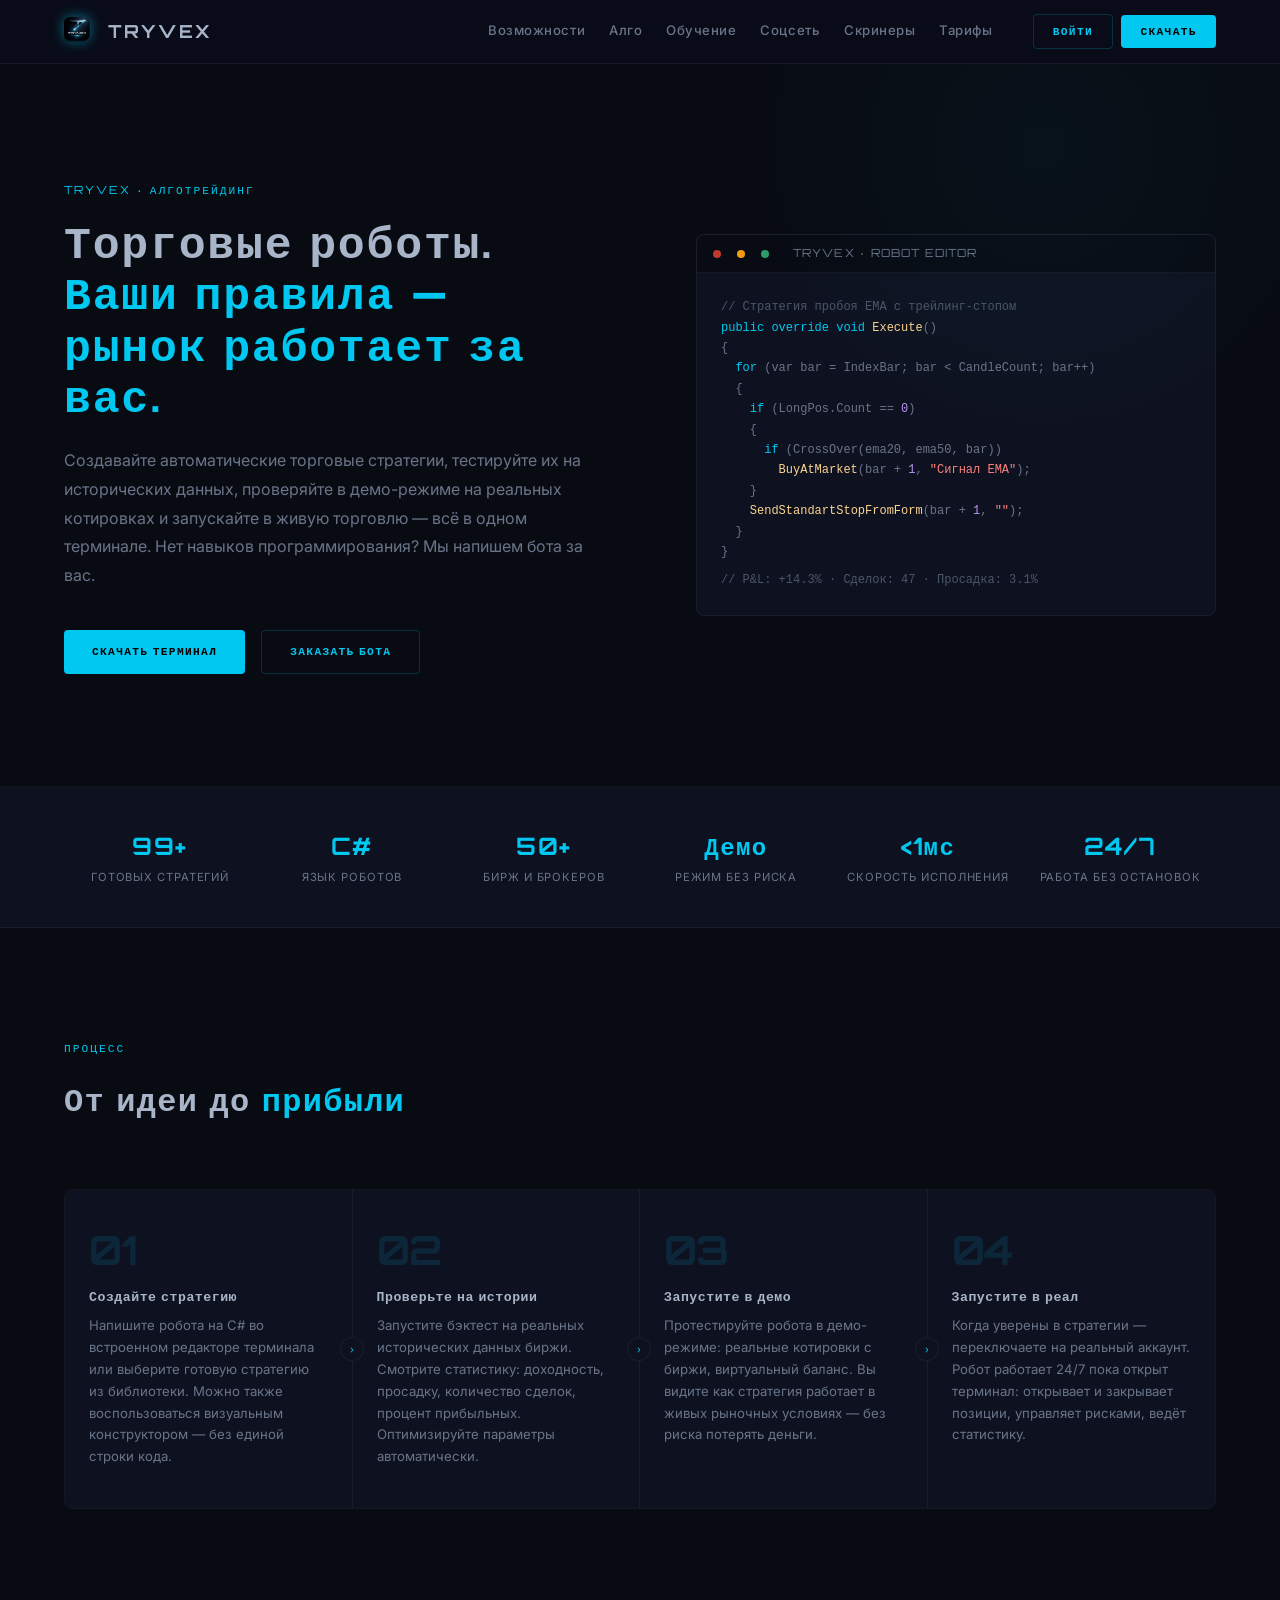
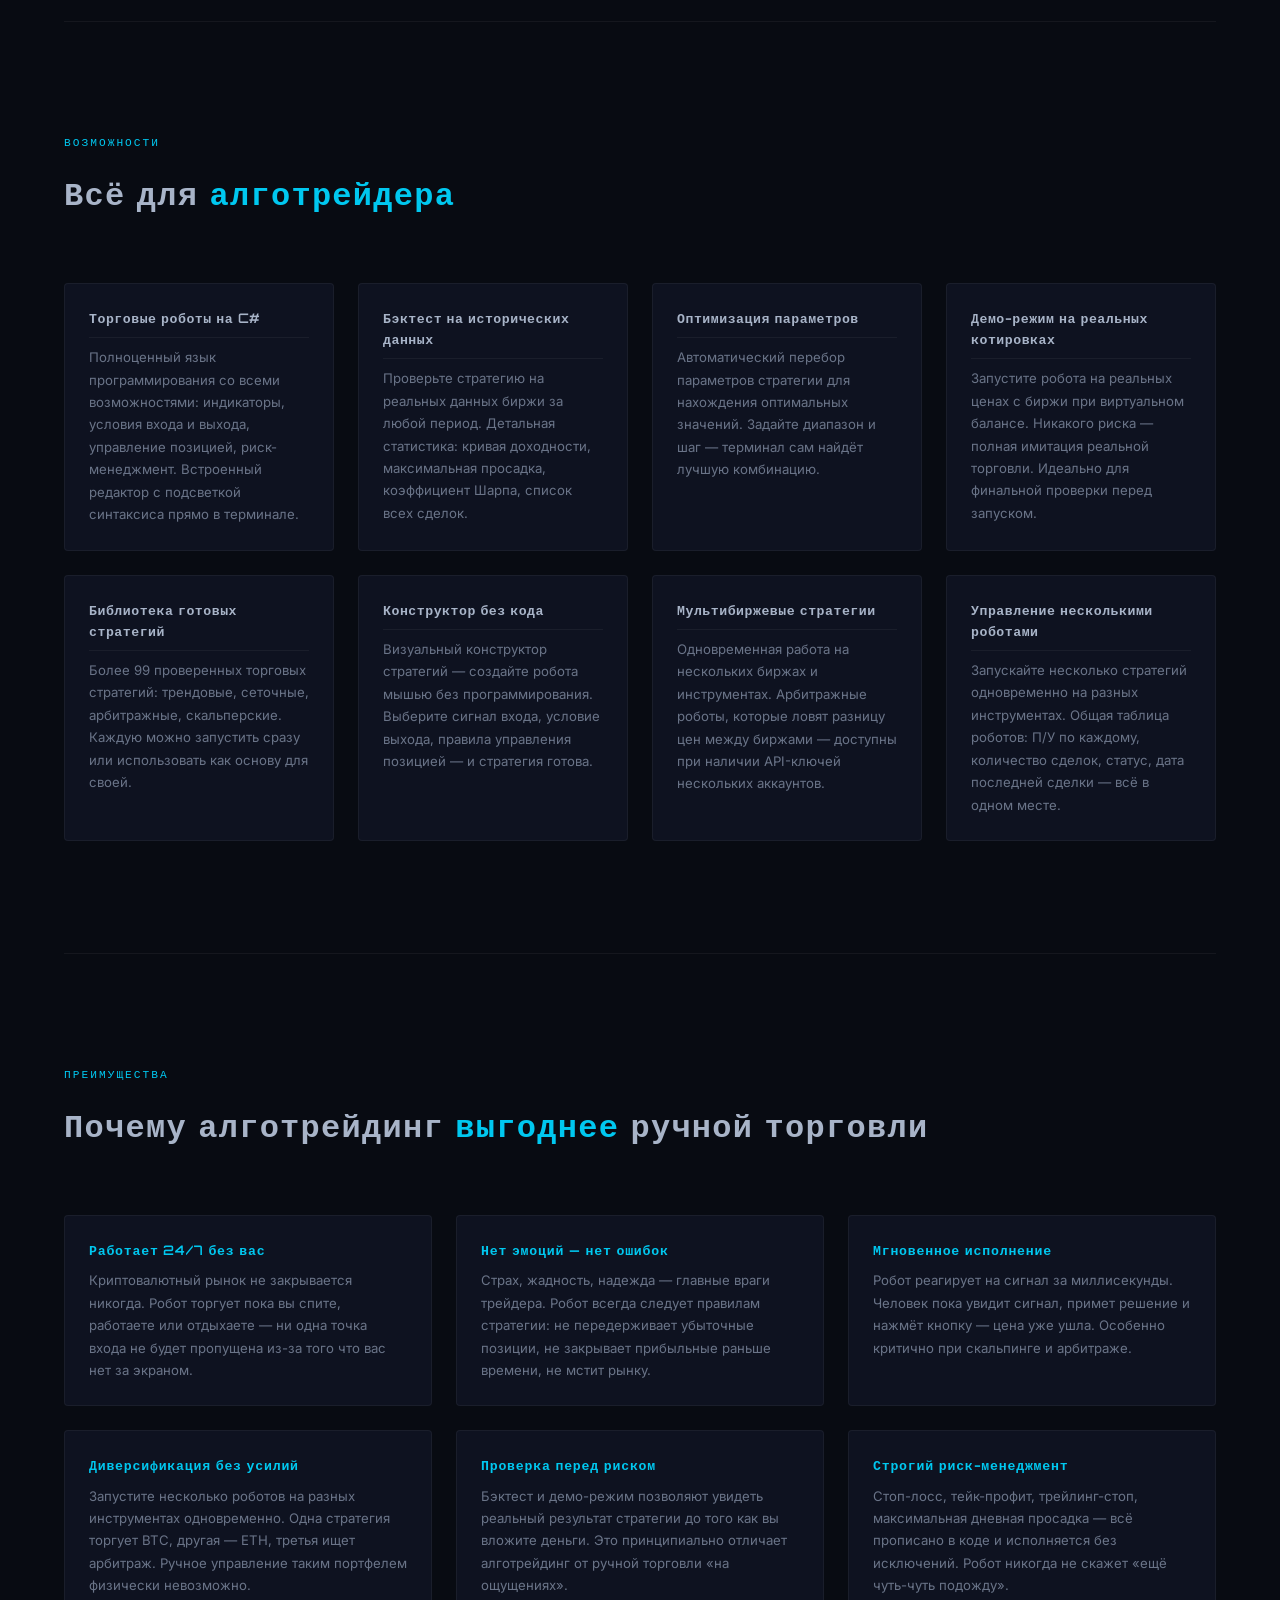
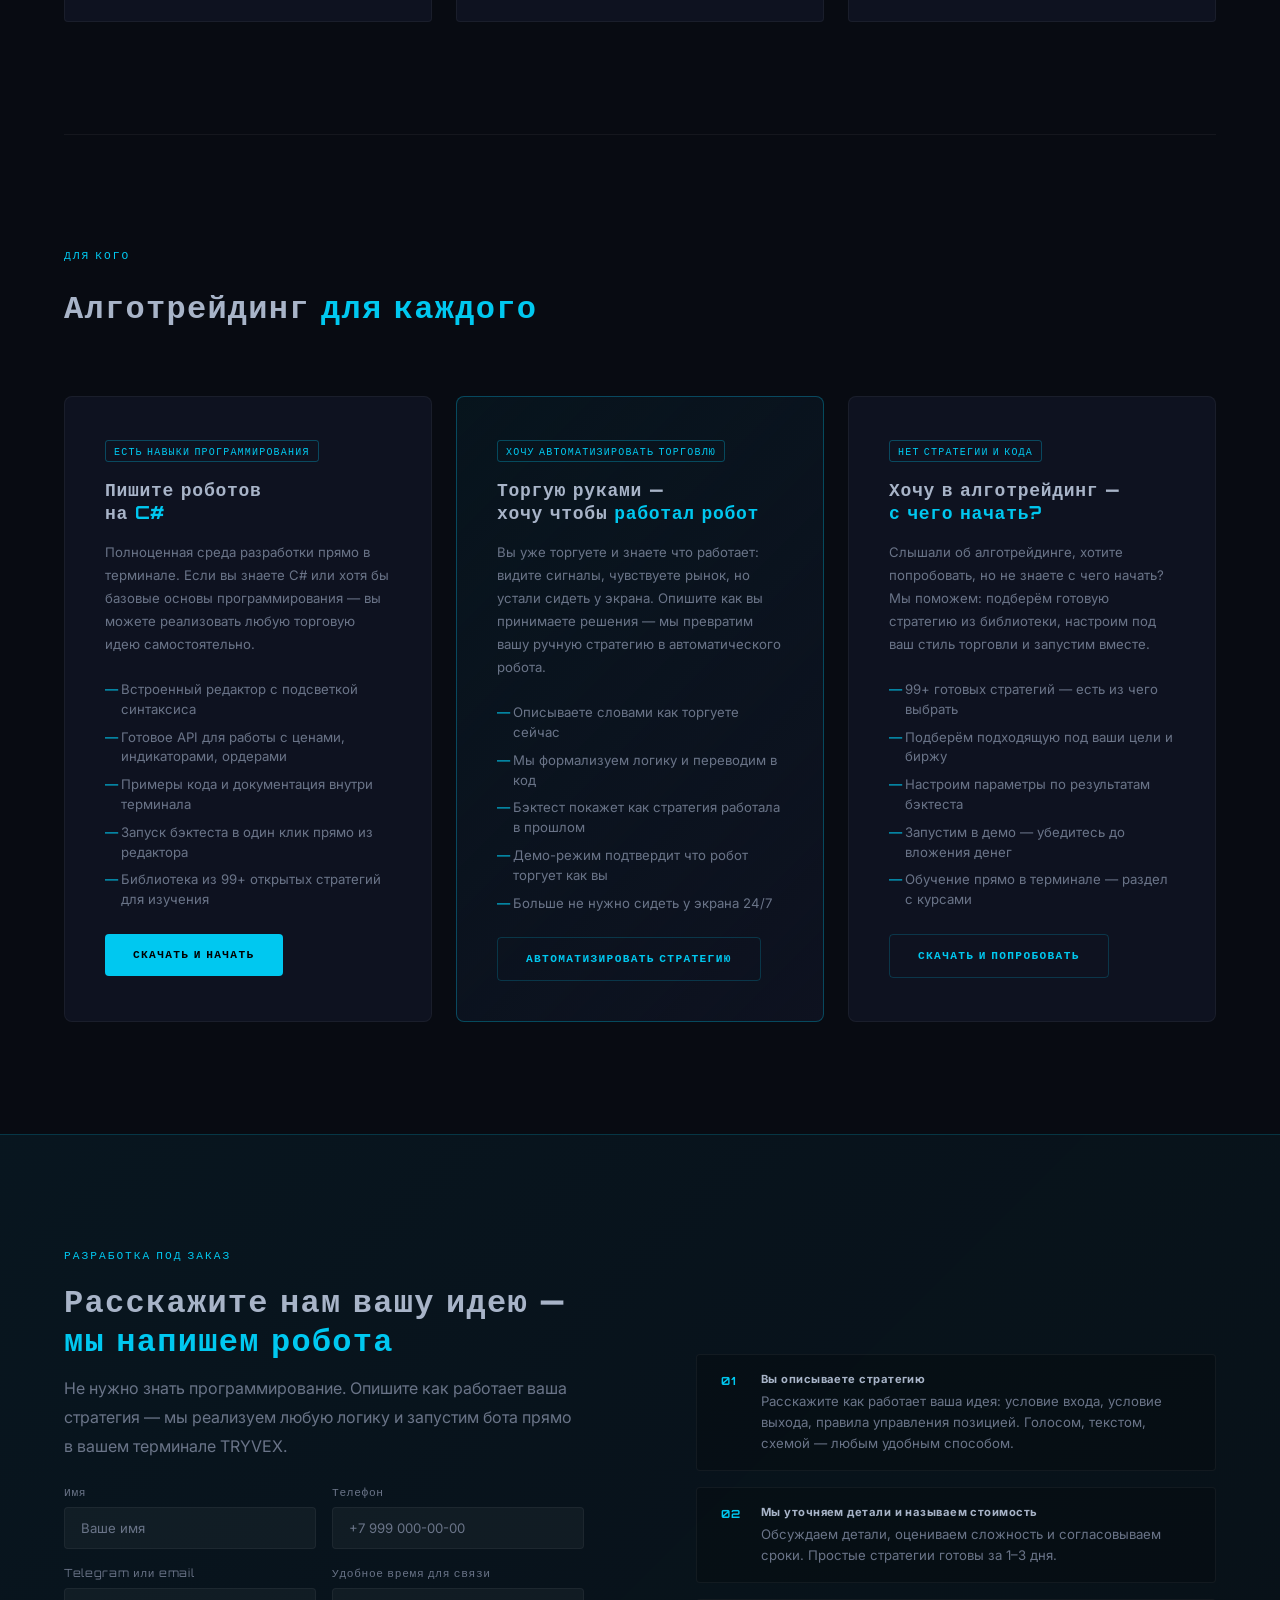
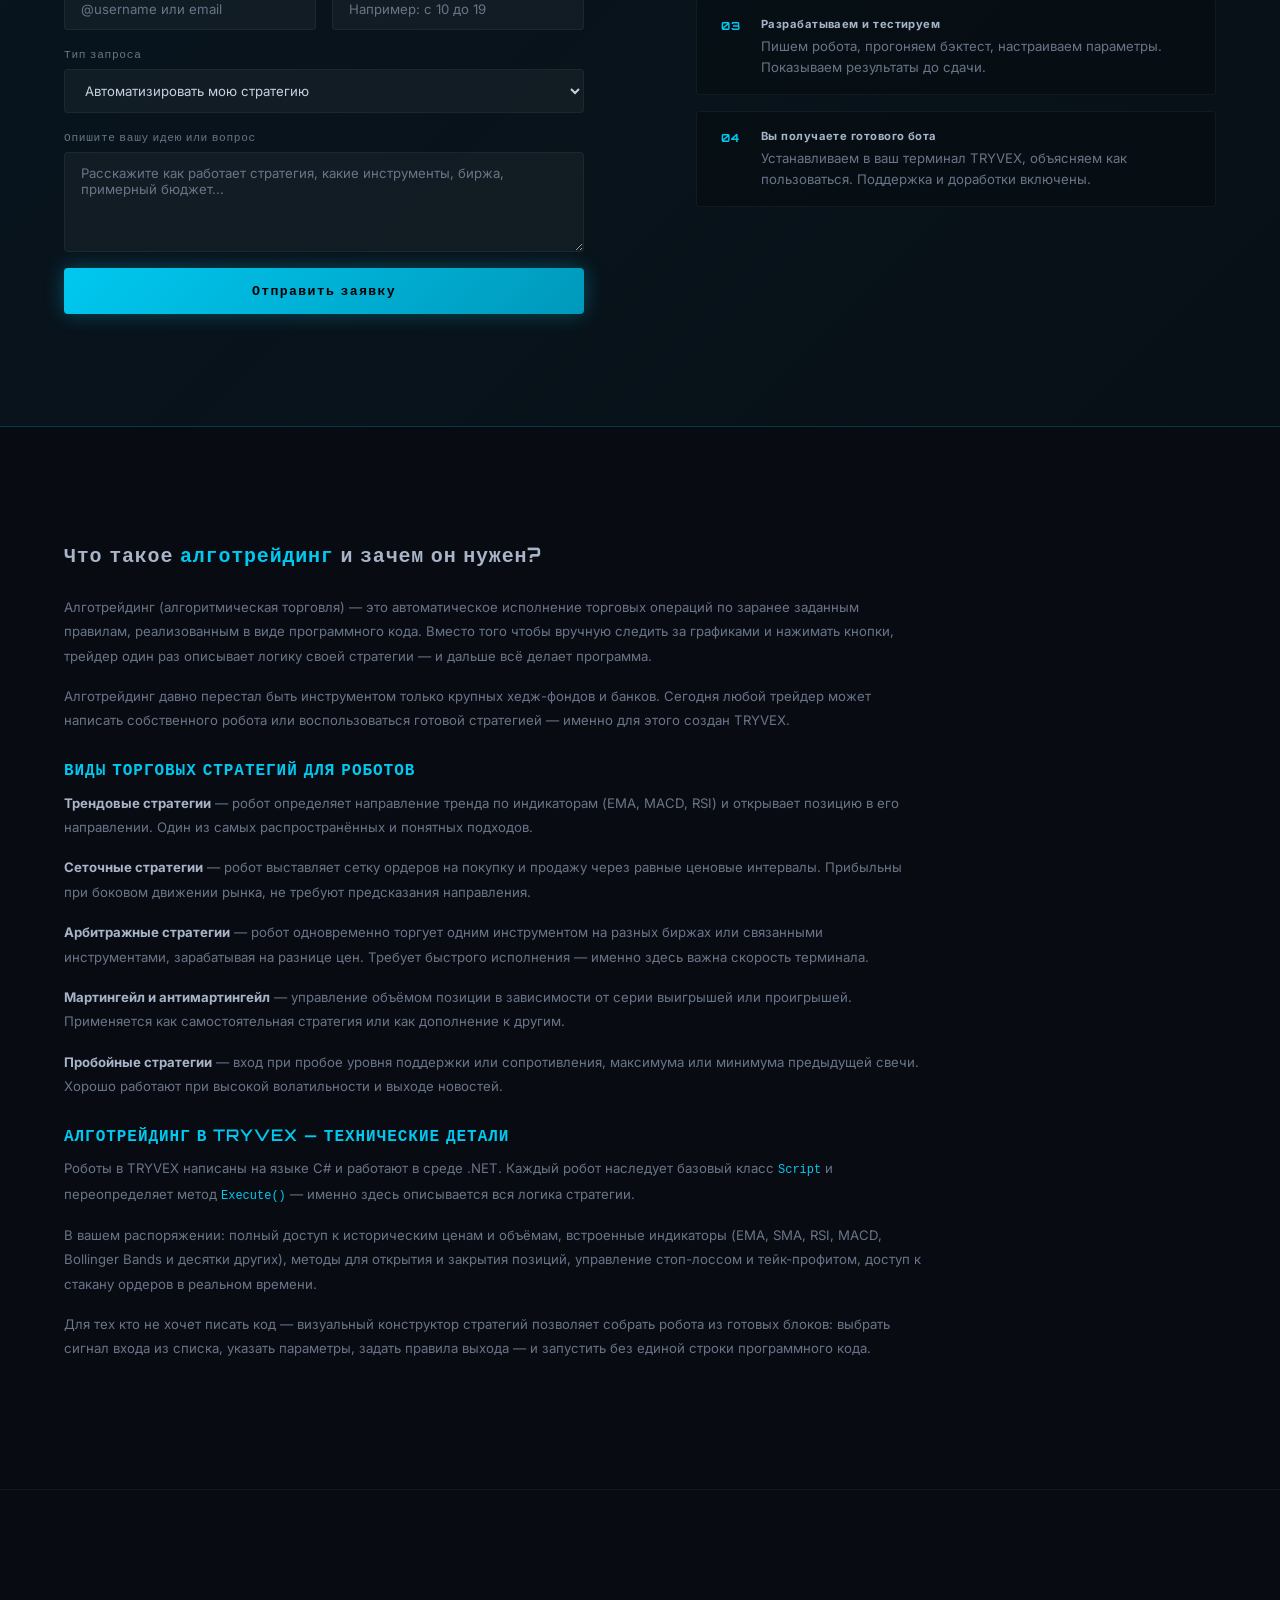
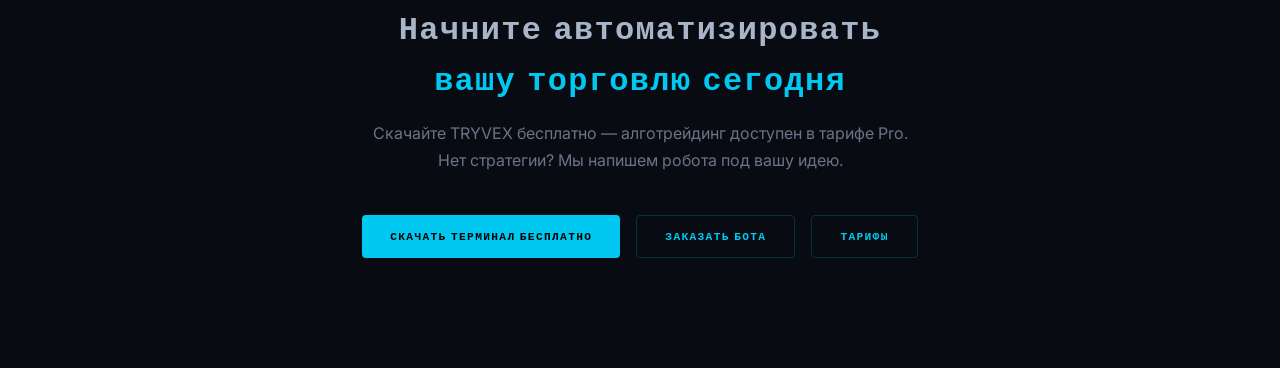
==== app/algo/index.html @ fce374a2 "Алго: статы в сетку 6 штук + скорость/24ч; телефон и время в форму" ====
<!DOCTYPE html>
<html lang="ru">
<head>
  <meta charset="UTF-8">
  <meta name="viewport" content="width=device-width, initial-scale=1.0">
  <title>Алготрейдинг — торговые роботы и автоматические стратегии | TRYVEX</title>
  <meta name="description" content="Алгоритмическая торговля в терминале TRYVEX: пишите роботов на C#, тестируйте на истории, запускайте в демо и реал. Нет навыков — закажите бота у нас. Реализуем любую торговую идею.">
  <meta name="keywords" content="алготрейдинг, торговый робот, автоматическая торговля, бэктест, торговый бот криптовалюта, написать торгового робота, заказать торгового бота, алгоритмическая торговля bybit binance">
  <link rel="icon" type="image/png" href="../../assets/icons/favicon.png">
  <link rel="stylesheet" href="../../assets/css/variables.css">
  <link rel="stylesheet" href="../../assets/css/reset.css">
  <link rel="stylesheet" href="../../assets/css/main.css">
  <link rel="stylesheet" href="../../assets/css/nav.css">
  <style>

    body { background: var(--color-bg); color: var(--color-text); }

    .algo-page { padding-top: 64px; }

    /* ── Hero ── */
    .algo-hero {
      padding: var(--space-2xl) 0;
      border-bottom: 1px solid var(--color-border);
      position: relative;
      overflow: hidden;
    }
    .algo-hero::before {
      content: '';
      position: absolute;
      top: -30%;
      right: -5%;
      width: 600px;
      height: 600px;
      background: radial-gradient(ellipse, rgba(0,200,240,0.04) 0%, transparent 70%);
      pointer-events: none;
    }
    .algo-hero__inner {
      display: grid;
      grid-template-columns: 1fr 1fr;
      gap: var(--space-2xl);
      align-items: center;
    }
    @media (max-width: 768px) { .algo-hero__inner { grid-template-columns: 1fr; } }

    .algo-hero__label {
      display: inline-block;
      font-family: var(--font-primary);
      font-size: var(--size-xs);
      letter-spacing: 0.18em;
      color: var(--color-accent);
      margin-bottom: var(--space-sm);
    }
    .algo-hero__title {
      font-family: var(--font-primary);
      font-size: clamp(1.8rem, 4vw, 2.8rem);
      font-weight: 700;
      color: var(--color-silver);
      letter-spacing: 0.04em;
      line-height: 1.15;
      margin-bottom: var(--space-md);
    }
    .algo-hero__title span { color: var(--color-accent); }
    .algo-hero__desc {
      font-size: var(--size-base);
      color: var(--color-text-dim);
      line-height: 1.8;
      margin-bottom: var(--space-lg);
      max-width: 520px;
    }
    .algo-hero__cta {
      display: flex;
      gap: var(--space-sm);
      flex-wrap: wrap;
    }

    /* Терминал-превью справа */
    .algo-hero__terminal {
      background: var(--color-bg-card);
      border: 1px solid var(--color-border);
      border-radius: var(--radius-md);
      overflow: hidden;
    }
    .terminal-bar {
      display: flex;
      align-items: center;
      gap: var(--space-sm);
      padding: 0.6rem var(--space-sm);
      background: rgba(0,0,0,0.4);
      border-bottom: 1px solid var(--color-border);
    }
    .terminal-bar__dot {
      width: 8px; height: 8px;
      border-radius: 50%;
    }
    .terminal-bar__dot--r { background: #c0392b; }
    .terminal-bar__dot--y { background: #f39c12; }
    .terminal-bar__dot--g { background: #2a9d6a; }
    .terminal-bar__title {
      font-family: var(--font-primary);
      font-size: var(--size-xs);
      color: var(--color-text-dim);
      letter-spacing: 0.1em;
      margin-left: var(--space-xs);
    }
    .terminal-code {
      padding: var(--space-md);
      font-family: var(--font-mono);
      font-size: 12px;
      line-height: 1.7;
    }
    .tc-comment { color: #4a5568; }
    .tc-keyword { color: var(--color-accent); }
    .tc-type    { color: #68d391; }
    .tc-method  { color: #fbd38d; }
    .tc-string  { color: #fc8181; }
    .tc-number  { color: #b794f4; }
    .tc-plain   { color: var(--color-text-dim); }

    /* ── Статы ── */
    .algo-stats {
      padding: var(--space-lg) 0;
      border-bottom: 1px solid var(--color-border);
      background: var(--color-bg-card);
    }
    .algo-stats__inner {
      display: grid;
      grid-template-columns: repeat(6, 1fr);
      align-items: center;
      text-align: center;
    }
    @media (max-width: 900px) { .algo-stats__inner { grid-template-columns: repeat(3, 1fr); gap: var(--space-md); } }
    @media (max-width: 480px) { .algo-stats__inner { grid-template-columns: repeat(2, 1fr); } }
    .algo-stat {
      text-align: center;
    }
    .algo-stat__value {
      font-family: var(--font-primary);
      font-size: var(--size-2xl);
      font-weight: 700;
      color: var(--color-accent);
      letter-spacing: 0.06em;
    }
    .algo-stat__label {
      font-size: var(--size-xs);
      color: var(--color-text-dim);
      letter-spacing: 0.08em;
      text-transform: uppercase;
      margin-top: 4px;
    }
    .algo-stat__divider {
      width: 1px;
      height: 40px;
      background: var(--color-border);
    }

    /* ── Секции ── */
    .algo-section {
      padding: var(--space-2xl) 0;
      border-bottom: 1px solid var(--color-border);
    }
    .algo-section:last-child { border-bottom: none; }

    .section-label {
      font-family: var(--font-primary);
      font-size: var(--size-xs);
      letter-spacing: 0.18em;
      color: var(--color-accent);
      margin-bottom: var(--space-sm);
      display: block;
    }

    /* ── Как это работает — шаги ── */
    .algo-steps {
      display: grid;
      grid-template-columns: repeat(auto-fit, minmax(200px, 1fr));
      gap: 0;
      margin-top: var(--space-xl);
      border: 1px solid var(--color-border);
      border-radius: var(--radius-md);
      overflow: hidden;
    }
    .algo-step {
      padding: var(--space-lg) var(--space-md);
      background: var(--color-bg-card);
      border-right: 1px solid var(--color-border);
      position: relative;
    }
    .algo-step:last-child { border-right: none; }
    .algo-step__num {
      font-family: var(--font-primary);
      font-size: 2.5rem;
      font-weight: 700;
      color: rgba(0,200,240,0.12);
      line-height: 1;
      margin-bottom: var(--space-sm);
      letter-spacing: -0.02em;
    }
    .algo-step__title {
      font-family: var(--font-primary);
      font-size: var(--size-sm);
      font-weight: 600;
      color: var(--color-silver);
      letter-spacing: 0.04em;
      margin-bottom: var(--space-xs);
    }
    .algo-step__desc {
      font-size: var(--size-sm);
      color: var(--color-text-dim);
      line-height: 1.65;
    }
    .algo-step__arrow {
      position: absolute;
      right: -12px;
      top: 50%;
      transform: translateY(-50%);
      width: 24px;
      height: 24px;
      background: var(--color-bg-card);
      border: 1px solid var(--color-border);
      border-radius: 50%;
      display: flex;
      align-items: center;
      justify-content: center;
      font-size: 10px;
      color: var(--color-accent);
      z-index: 1;
    }
    @media (max-width: 768px) {
      .algo-steps { grid-template-columns: 1fr; }
      .algo-step { border-right: none; border-bottom: 1px solid var(--color-border); }
      .algo-step:last-child { border-bottom: none; }
      .algo-step__arrow { display: none; }
    }

    /* ── Возможности — карточки ── */
    .algo-features {
      display: grid;
      grid-template-columns: repeat(auto-fit, minmax(260px, 1fr));
      gap: var(--space-md);
      margin-top: var(--space-xl);
    }
    .algo-feature {
      background: var(--color-bg-card);
      border: 1px solid var(--color-border);
      border-radius: var(--radius-sm);
      padding: var(--space-md);
      transition: var(--transition);
    }
    .algo-feature:hover {
      border-color: var(--color-border-hover);
    }
    .algo-feature__title {
      font-family: var(--font-primary);
      font-size: var(--size-sm);
      font-weight: 600;
      color: var(--color-silver);
      letter-spacing: 0.04em;
      margin-bottom: var(--space-xs);
      padding-bottom: var(--space-xs);
      border-bottom: 1px solid var(--color-border);
    }
    .algo-feature__desc {
      font-size: var(--size-sm);
      color: var(--color-text-dim);
      line-height: 1.7;
      margin-top: var(--space-xs);
    }

    /* ── Для кого — две колонки ── */
    .algo-audience {
      display: grid;
      grid-template-columns: 1fr 1fr 1fr;
      gap: var(--space-md);
      margin-top: var(--space-xl);
    }
    @media (max-width: 1024px) { .algo-audience { grid-template-columns: 1fr 1fr; } }
    @media (max-width: 640px)  { .algo-audience { grid-template-columns: 1fr; } }

    .audience-card {
      background: var(--color-bg-card);
      border: 1px solid var(--color-border);
      border-radius: var(--radius-md);
      padding: var(--space-lg);
    }
    .audience-card--accent {
      border-color: rgba(0,200,240,0.3);
      background: linear-gradient(135deg, rgba(0,200,240,0.05), var(--color-bg-card));
    }
    .audience-card__tag {
      display: inline-block;
      font-family: var(--font-primary);
      font-size: 10px;
      letter-spacing: 0.12em;
      color: var(--color-accent);
      border: 1px solid rgba(0,200,240,0.3);
      border-radius: 3px;
      padding: 2px 8px;
      margin-bottom: var(--space-sm);
    }
    .audience-card__title {
      font-family: var(--font-primary);
      font-size: var(--size-lg);
      font-weight: 700;
      color: var(--color-silver);
      letter-spacing: 0.04em;
      margin-bottom: var(--space-sm);
      line-height: 1.3;
    }
    .audience-card__title span { color: var(--color-accent); }
    .audience-card__desc {
      font-size: var(--size-sm);
      color: var(--color-text-dim);
      line-height: 1.75;
      margin-bottom: var(--space-md);
    }
    .audience-card__list {
      list-style: none;
      display: flex;
      flex-direction: column;
      gap: 8px;
      margin-bottom: var(--space-md);
    }
    .audience-card__list li {
      font-size: var(--size-sm);
      color: var(--color-text-dim);
      padding-left: 16px;
      position: relative;
      line-height: 1.5;
    }
    .audience-card__list li::before {
      content: '—';
      position: absolute;
      left: 0;
      color: var(--color-accent);
    }

    /* ── Заказать бота ── */
    .order-section {
      background: linear-gradient(135deg, rgba(0,200,240,0.06), rgba(0,153,187,0.03));
      border-top: 1px solid rgba(0,200,240,0.2);
      border-bottom: 1px solid rgba(0,200,240,0.2);
      padding: var(--space-2xl) 0;
    }
    .order-inner {
      display: grid;
      grid-template-columns: 1fr 1fr;
      gap: var(--space-2xl);
      align-items: center;
    }
    @media (max-width: 768px) { .order-inner { grid-template-columns: 1fr; } }

    .order-text h2 {
      font-family: var(--font-primary);
      font-size: clamp(1.4rem, 3vw, 2rem);
      font-weight: 700;
      color: var(--color-silver);
      letter-spacing: 0.04em;
      margin-bottom: var(--space-sm);
      line-height: 1.2;
    }
    .order-text h2 span { color: var(--color-accent); }
    .order-text p {
      font-size: var(--size-base);
      color: var(--color-text-dim);
      line-height: 1.8;
      margin-bottom: var(--space-sm);
    }
    /* ── Форма заявки ── */
    .order-form {
      display: flex;
      flex-direction: column;
      gap: var(--space-sm);
      margin-top: var(--space-md);
    }
    .order-form__row {
      display: grid;
      grid-template-columns: 1fr 1fr;
      gap: var(--space-sm);
    }
    @media (max-width: 480px) { .order-form__row { grid-template-columns: 1fr; } }
    .order-form__field {
      display: flex;
      flex-direction: column;
      gap: 5px;
    }
    .order-form__label {
      font-size: var(--size-xs);
      color: var(--color-text-dim);
      letter-spacing: 0.06em;
      font-family: var(--font-primary);
    }
    .order-form__input,
    .order-form__select,
    .order-form__textarea {
      background: rgba(255,255,255,0.04);
      border: 1px solid var(--color-border);
      border-radius: var(--radius-sm);
      color: var(--color-text);
      font-size: var(--size-sm);
      font-family: var(--font-body);
      outline: none;
      transition: var(--transition);
      width: 100%;
    }
    .order-form__input,
    .order-form__select { padding: 0.75rem 1rem; }
    .order-form__textarea {
      padding: 0.75rem 1rem;
      resize: vertical;
      min-height: 100px;
    }
    .order-form__input::placeholder,
    .order-form__textarea::placeholder { color: var(--color-text-dim); }
    .order-form__input:focus,
    .order-form__select:focus,
    .order-form__textarea:focus {
      border-color: var(--color-accent);
      background: rgba(0,212,255,0.04);
      box-shadow: 0 0 0 2px rgba(0,212,255,0.1);
    }
    .order-form__select option { background: var(--color-bg-card); }
    .order-form__submit {
      width: 100%;
      padding: 0.9rem;
      background: linear-gradient(135deg, var(--color-accent), var(--color-accent-dark));
      color: #000;
      font-family: var(--font-primary);
      font-size: var(--size-sm);
      font-weight: 700;
      letter-spacing: 0.1em;
      border-radius: var(--radius-sm);
      border: none;
      cursor: pointer;
      transition: var(--transition);
      box-shadow: 0 0 20px rgba(0,212,255,0.3);
    }
    .order-form__submit:hover {
      box-shadow: 0 0 35px rgba(0,212,255,0.55);
      transform: translateY(-1px);
    }
    .order-form__success {
      display: none;
      text-align: center;
      padding: var(--space-lg);
      background: rgba(42,157,106,0.08);
      border: 1px solid rgba(42,157,106,0.3);
      border-radius: var(--radius-sm);
    }
    .order-form__success h4 {
      font-family: var(--font-primary);
      font-size: var(--size-base);
      color: var(--color-long);
      letter-spacing: 0.06em;
      margin-bottom: var(--space-xs);
    }
    .order-form__success p {
      font-size: var(--size-sm);
      color: var(--color-text-dim);
    }

    .order-steps {
      display: flex;
      flex-direction: column;
      gap: var(--space-sm);
    }
    .order-step {
      display: flex;
      gap: var(--space-sm);
      align-items: flex-start;
      padding: var(--space-sm) var(--space-md);
      background: rgba(0,0,0,0.2);
      border: 1px solid var(--color-border);
      border-radius: var(--radius-sm);
    }
    .order-step__num {
      font-family: var(--font-primary);
      font-size: var(--size-xs);
      font-weight: 700;
      color: var(--color-accent);
      letter-spacing: 0.1em;
      min-width: 24px;
      margin-top: 2px;
    }
    .order-step__text {
      font-size: var(--size-sm);
      color: var(--color-text-dim);
      line-height: 1.6;
    }
    .order-step__text strong {
      color: var(--color-silver);
      display: block;
      margin-bottom: 2px;
      font-size: var(--size-xs);
      letter-spacing: 0.04em;
    }

    /* ── Почему выгодно ── */
    .why-grid {
      display: grid;
      grid-template-columns: repeat(auto-fit, minmax(280px, 1fr));
      gap: var(--space-md);
      margin-top: var(--space-xl);
    }
    .why-card {
      background: var(--color-bg-card);
      border: 1px solid var(--color-border);
      border-radius: var(--radius-sm);
      padding: var(--space-md);
    }
    .why-card__title {
      font-family: var(--font-primary);
      font-size: var(--size-sm);
      font-weight: 600;
      color: var(--color-accent);
      letter-spacing: 0.06em;
      margin-bottom: var(--space-xs);
    }
    .why-card__desc {
      font-size: var(--size-sm);
      color: var(--color-text-dim);
      line-height: 1.7;
    }

    /* ── SEO текст ── */
    .seo-section {
      padding: var(--space-2xl) 0;
    }
    .seo-section h2 {
      font-family: var(--font-primary);
      font-size: var(--size-xl);
      font-weight: 700;
      color: var(--color-silver);
      letter-spacing: 0.04em;
      margin-bottom: var(--space-md);
    }
    .seo-section h2 span { color: var(--color-accent); }
    .seo-section h3 {
      font-family: var(--font-primary);
      font-size: var(--size-base);
      font-weight: 600;
      color: var(--color-accent);
      letter-spacing: 0.06em;
      margin: var(--space-md) 0 var(--space-xs);
    }
    .seo-section p {
      font-size: var(--size-sm);
      color: var(--color-text-dim);
      line-height: 1.85;
      max-width: 860px;
      margin-bottom: var(--space-sm);
    }

    /* ── CTA финальный ── */
    .algo-final-cta {
      padding: var(--space-2xl) 0;
      text-align: center;
    }
    .algo-final-cta h2 {
      font-family: var(--font-primary);
      font-size: clamp(1.4rem, 3vw, 2rem);
      font-weight: 700;
      color: var(--color-silver);
      letter-spacing: 0.04em;
      margin-bottom: var(--space-sm);
    }
    .algo-final-cta h2 span { color: var(--color-accent); }
    .algo-final-cta p {
      font-size: var(--size-base);
      color: var(--color-text-dim);
      margin-bottom: var(--space-lg);
      line-height: 1.7;
    }
    .algo-final-cta__btns {
      display: flex;
      gap: var(--space-sm);
      justify-content: center;
      flex-wrap: wrap;
    }

  </style>
</head>
<body>

  <header class="nav" id="nav">
    <div class="nav__inner container">
      <a href="../../index.html" class="nav__logo">
        <img class="nav__logo-svg" src="../../assets/images/icon.png" alt="TRYVEX">
        <span class="nav__logo-text">TRYVEX</span>
      </a>
      <nav class="nav__links" id="navLinks">
        <a href="../../index.html#features"  class="nav__link">Возможности</a>
        <a href="index.html"                 class="nav__link nav__link--active">Алго</a>
        <a href="../../index.html#education" class="nav__link">Обучение</a>
        <a href="../social/index.html"       class="nav__link">Соцсеть</a>
        <a href="../screeners/index.html"    class="nav__link">Скринеры</a>
        <a href="../../index.html#pricing"   class="nav__link">Тарифы</a>
      </nav>
      <div class="nav__actions">
        <a href="../../pages/login.html"    class="btn btn-outline btn--sm">Войти</a>
        <a href="../../index.html#download" class="btn btn-primary btn--sm">Скачать</a>
      </div>
      <button class="nav__burger" id="navBurger"><span></span><span></span><span></span></button>
    </div>
  </header>

  <div class="algo-page">

    <!-- ═══════════════ HERO ═══════════════ -->
    <section class="algo-hero">
      <div class="container">
        <div class="algo-hero__inner">

          <div class="algo-hero__text">
            <span class="algo-hero__label">TRYVEX · АЛГОТРЕЙДИНГ</span>
            <h1 class="algo-hero__title">
              Торговые роботы.<br>
              <span>Ваши правила — рынок работает за вас.</span>
            </h1>
            <p class="algo-hero__desc">
              Создавайте автоматические торговые стратегии, тестируйте их на исторических данных, проверяйте в демо-режиме на реальных котировках и запускайте в живую торговлю — всё в одном терминале. Нет навыков программирования? Мы напишем бота за вас.
            </p>
            <div class="algo-hero__cta">
              <a href="../../index.html#download" class="btn btn-primary">Скачать терминал</a>
              <a href="#order" class="btn btn-outline">Заказать бота</a>
            </div>
          </div>

          <div class="algo-hero__terminal">
            <div class="terminal-bar">
              <div class="terminal-bar__dot terminal-bar__dot--r"></div>
              <div class="terminal-bar__dot terminal-bar__dot--y"></div>
              <div class="terminal-bar__dot terminal-bar__dot--g"></div>
              <span class="terminal-bar__title">TRYVEX · ROBOT EDITOR</span>
            </div>
            <div class="terminal-code">
              <div><span class="tc-comment">// Стратегия пробоя EMA с трейлинг-стопом</span></div>
              <div><span class="tc-keyword">public override void </span><span class="tc-method">Execute</span><span class="tc-plain">()</span></div>
              <div><span class="tc-plain">{</span></div>
              <div><span class="tc-plain">&nbsp;&nbsp;</span><span class="tc-keyword">for </span><span class="tc-plain">(var bar = IndexBar; bar &lt; CandleCount; bar++)</span></div>
              <div><span class="tc-plain">&nbsp;&nbsp;{</span></div>
              <div><span class="tc-plain">&nbsp;&nbsp;&nbsp;&nbsp;</span><span class="tc-keyword">if </span><span class="tc-plain">(LongPos.Count == </span><span class="tc-number">0</span><span class="tc-plain">)</span></div>
              <div><span class="tc-plain">&nbsp;&nbsp;&nbsp;&nbsp;{</span></div>
              <div><span class="tc-plain">&nbsp;&nbsp;&nbsp;&nbsp;&nbsp;&nbsp;</span><span class="tc-keyword">if </span><span class="tc-plain">(CrossOver(ema20, ema50, bar))</span></div>
              <div><span class="tc-plain">&nbsp;&nbsp;&nbsp;&nbsp;&nbsp;&nbsp;&nbsp;&nbsp;</span><span class="tc-method">BuyAtMarket</span><span class="tc-plain">(bar + </span><span class="tc-number">1</span><span class="tc-plain">, </span><span class="tc-string">"Сигнал EMA"</span><span class="tc-plain">);</span></div>
              <div><span class="tc-plain">&nbsp;&nbsp;&nbsp;&nbsp;}</span></div>
              <div><span class="tc-plain">&nbsp;&nbsp;&nbsp;&nbsp;</span><span class="tc-method">SendStandartStopFromForm</span><span class="tc-plain">(bar + </span><span class="tc-number">1</span><span class="tc-plain">, </span><span class="tc-string">""</span><span class="tc-plain">);</span></div>
              <div><span class="tc-plain">&nbsp;&nbsp;}</span></div>
              <div><span class="tc-plain">}</span></div>
              <div style="margin-top:8px"><span class="tc-comment">// P&L: +14.3% · Сделок: 47 · Просадка: 3.1%</span></div>
            </div>
          </div>

        </div>
      </div>
    </section>

    <!-- ═══════════════ СТАТЫ ═══════════════ -->
    <div class="algo-stats">
      <div class="container algo-stats__inner">
        <div class="algo-stat">
          <div class="algo-stat__value">99+</div>
          <div class="algo-stat__label">Готовых стратегий</div>
        </div>
        <div class="algo-stat">
          <div class="algo-stat__value">C#</div>
          <div class="algo-stat__label">Язык роботов</div>
        </div>
        <div class="algo-stat">
          <div class="algo-stat__value">50+</div>
          <div class="algo-stat__label">Бирж и брокеров</div>
        </div>
        <div class="algo-stat">
          <div class="algo-stat__value">Демо</div>
          <div class="algo-stat__label">Режим без риска</div>
        </div>
        <div class="algo-stat">
          <div class="algo-stat__value">&lt;1мс</div>
          <div class="algo-stat__label">Скорость исполнения</div>
        </div>
        <div class="algo-stat">
          <div class="algo-stat__value">24/7</div>
          <div class="algo-stat__label">Работа без остановок</div>
        </div>
      </div>
    </div>

    <div class="container">

      <!-- ═══════════════ КАК ЭТО РАБОТАЕТ ═══════════════ -->
      <section class="algo-section">
        <span class="section-label">ПРОЦЕСС</span>
        <h2 class="section-title" style="text-align:left; margin-bottom:0;">От идеи до <span>прибыли</span></h2>

        <div class="algo-steps">
          <div class="algo-step">
            <div class="algo-step__num">01</div>
            <div class="algo-step__title">Создайте стратегию</div>
            <p class="algo-step__desc">Напишите робота на C# во встроенном редакторе терминала или выберите готовую стратегию из библиотеки. Можно также воспользоваться визуальным конструктором — без единой строки кода.</p>
            <div class="algo-step__arrow">›</div>
          </div>
          <div class="algo-step">
            <div class="algo-step__num">02</div>
            <div class="algo-step__title">Проверьте на истории</div>
            <p class="algo-step__desc">Запустите бэктест на реальных исторических данных биржи. Смотрите статистику: доходность, просадку, количество сделок, процент прибыльных. Оптимизируйте параметры автоматически.</p>
            <div class="algo-step__arrow">›</div>
          </div>
          <div class="algo-step">
            <div class="algo-step__num">03</div>
            <div class="algo-step__title">Запустите в демо</div>
            <p class="algo-step__desc">Протестируйте робота в демо-режиме: реальные котировки с биржи, виртуальный баланс. Вы видите как стратегия работает в живых рыночных условиях — без риска потерять деньги.</p>
            <div class="algo-step__arrow">›</div>
          </div>
          <div class="algo-step">
            <div class="algo-step__num">04</div>
            <div class="algo-step__title">Запустите в реал</div>
            <p class="algo-step__desc">Когда уверены в стратегии — переключаете на реальный аккаунт. Робот работает 24/7 пока открыт терминал: открывает и закрывает позиции, управляет рисками, ведёт статистику.</p>
          </div>
        </div>
      </section>

      <!-- ═══════════════ ВОЗМОЖНОСТИ ═══════════════ -->
      <section class="algo-section">
        <span class="section-label">ВОЗМОЖНОСТИ</span>
        <h2 class="section-title" style="text-align:left; margin-bottom:0;">Всё для <span>алготрейдера</span></h2>

        <div class="algo-features">
          <div class="algo-feature">
            <div class="algo-feature__title">Торговые роботы на C#</div>
            <p class="algo-feature__desc">Полноценный язык программирования со всеми возможностями: индикаторы, условия входа и выхода, управление позицией, риск-менеджмент. Встроенный редактор с подсветкой синтаксиса прямо в терминале.</p>
          </div>
          <div class="algo-feature">
            <div class="algo-feature__title">Бэктест на исторических данных</div>
            <p class="algo-feature__desc">Проверьте стратегию на реальных данных биржи за любой период. Детальная статистика: кривая доходности, максимальная просадка, коэффициент Шарпа, список всех сделок.</p>
          </div>
          <div class="algo-feature">
            <div class="algo-feature__title">Оптимизация параметров</div>
            <p class="algo-feature__desc">Автоматический перебор параметров стратегии для нахождения оптимальных значений. Задайте диапазон и шаг — терминал сам найдёт лучшую комбинацию.</p>
          </div>
          <div class="algo-feature">
            <div class="algo-feature__title">Демо-режим на реальных котировках</div>
            <p class="algo-feature__desc">Запустите робота на реальных ценах с биржи при виртуальном балансе. Никакого риска — полная имитация реальной торговли. Идеально для финальной проверки перед запуском.</p>
          </div>
          <div class="algo-feature">
            <div class="algo-feature__title">Библиотека готовых стратегий</div>
            <p class="algo-feature__desc">Более 99 проверенных торговых стратегий: трендовые, сеточные, арбитражные, скальперские. Каждую можно запустить сразу или использовать как основу для своей.</p>
          </div>
          <div class="algo-feature">
            <div class="algo-feature__title">Конструктор без кода</div>
            <p class="algo-feature__desc">Визуальный конструктор стратегий — создайте робота мышью без программирования. Выберите сигнал входа, условие выхода, правила управления позицией — и стратегия готова.</p>
          </div>
          <div class="algo-feature">
            <div class="algo-feature__title">Мультибиржевые стратегии</div>
            <p class="algo-feature__desc">Одновременная работа на нескольких биржах и инструментах. Арбитражные роботы, которые ловят разницу цен между биржами — доступны при наличии API-ключей нескольких аккаунтов.</p>
          </div>
          <div class="algo-feature">
            <div class="algo-feature__title">Управление несколькими роботами</div>
            <p class="algo-feature__desc">Запускайте несколько стратегий одновременно на разных инструментах. Общая таблица роботов: П/У по каждому, количество сделок, статус, дата последней сделки — всё в одном месте.</p>
          </div>
        </div>
      </section>

      <!-- ═══════════════ ПОЧЕМУ ВЫГОДНО ═══════════════ -->
      <section class="algo-section">
        <span class="section-label">ПРЕИМУЩЕСТВА</span>
        <h2 class="section-title" style="text-align:left; margin-bottom:0;">Почему алготрейдинг <span>выгоднее</span> ручной торговли</h2>

        <div class="why-grid">
          <div class="why-card">
            <div class="why-card__title">Работает 24/7 без вас</div>
            <p class="why-card__desc">Криптовалютный рынок не закрывается никогда. Робот торгует пока вы спите, работаете или отдыхаете — ни одна точка входа не будет пропущена из-за того что вас нет за экраном.</p>
          </div>
          <div class="why-card">
            <div class="why-card__title">Нет эмоций — нет ошибок</div>
            <p class="why-card__desc">Страх, жадность, надежда — главные враги трейдера. Робот всегда следует правилам стратегии: не передерживает убыточные позиции, не закрывает прибыльные раньше времени, не мстит рынку.</p>
          </div>
          <div class="why-card">
            <div class="why-card__title">Мгновенное исполнение</div>
            <p class="why-card__desc">Робот реагирует на сигнал за миллисекунды. Человек пока увидит сигнал, примет решение и нажмёт кнопку — цена уже ушла. Особенно критично при скальпинге и арбитраже.</p>
          </div>
          <div class="why-card">
            <div class="why-card__title">Диверсификация без усилий</div>
            <p class="why-card__desc">Запустите несколько роботов на разных инструментах одновременно. Одна стратегия торгует BTC, другая — ETH, третья ищет арбитраж. Ручное управление таким портфелем физически невозможно.</p>
          </div>
          <div class="why-card">
            <div class="why-card__title">Проверка перед риском</div>
            <p class="why-card__desc">Бэктест и демо-режим позволяют увидеть реальный результат стратегии до того как вы вложите деньги. Это принципиально отличает алготрейдинг от ручной торговли «на ощущениях».</p>
          </div>
          <div class="why-card">
            <div class="why-card__title">Строгий риск-менеджмент</div>
            <p class="why-card__desc">Стоп-лосс, тейк-профит, трейлинг-стоп, максимальная дневная просадка — всё прописано в коде и исполняется без исключений. Робот никогда не скажет «ещё чуть-чуть подожду».</p>
          </div>
        </div>
      </section>

      <!-- ═══════════════ ДЛЯ КОГО ═══════════════ -->
      <section class="algo-section">
        <span class="section-label">ДЛЯ КОГО</span>
        <h2 class="section-title" style="text-align:left; margin-bottom:0;">Алготрейдинг <span>для каждого</span></h2>

        <div class="algo-audience">
          <div class="audience-card">
            <span class="audience-card__tag">ЕСТЬ НАВЫКИ ПРОГРАММИРОВАНИЯ</span>
            <h3 class="audience-card__title">Пишите роботов<br>на <span>C#</span></h3>
            <p class="audience-card__desc">
              Полноценная среда разработки прямо в терминале. Если вы знаете C# или хотя бы базовые основы программирования — вы можете реализовать любую торговую идею самостоятельно.
            </p>
            <ul class="audience-card__list">
              <li>Встроенный редактор с подсветкой синтаксиса</li>
              <li>Готовое API для работы с ценами, индикаторами, ордерами</li>
              <li>Примеры кода и документация внутри терминала</li>
              <li>Запуск бэктеста в один клик прямо из редактора</li>
              <li>Библиотека из 99+ открытых стратегий для изучения</li>
            </ul>
            <a href="../../index.html#download" class="btn btn-primary">Скачать и начать</a>
          </div>

          <div class="audience-card audience-card--accent">
            <span class="audience-card__tag">ХОЧУ АВТОМАТИЗИРОВАТЬ ТОРГОВЛЮ</span>
            <h3 class="audience-card__title">Торгую руками —<br>хочу чтобы <span>работал робот</span></h3>
            <p class="audience-card__desc">
              Вы уже торгуете и знаете что работает: видите сигналы, чувствуете рынок, но устали сидеть у экрана. Опишите как вы принимаете решения — мы превратим вашу ручную стратегию в автоматического робота.
            </p>
            <ul class="audience-card__list">
              <li>Описываете словами как торгуете сейчас</li>
              <li>Мы формализуем логику и переводим в код</li>
              <li>Бэктест покажет как стратегия работала в прошлом</li>
              <li>Демо-режим подтвердит что робот торгует как вы</li>
              <li>Больше не нужно сидеть у экрана 24/7</li>
            </ul>
            <a href="#order" class="btn btn-outline">Автоматизировать стратегию</a>
          </div>

          <div class="audience-card">
            <span class="audience-card__tag">НЕТ СТРАТЕГИИ И КОДА</span>
            <h3 class="audience-card__title">Хочу в алготрейдинг —<br><span>с чего начать?</span></h3>
            <p class="audience-card__desc">
              Слышали об алготрейдинге, хотите попробовать, но не знаете с чего начать? Мы поможем: подберём готовую стратегию из библиотеки, настроим под ваш стиль торговли и запустим вместе.
            </p>
            <ul class="audience-card__list">
              <li>99+ готовых стратегий — есть из чего выбрать</li>
              <li>Подберём подходящую под ваши цели и биржу</li>
              <li>Настроим параметры по результатам бэктеста</li>
              <li>Запустим в демо — убедитесь до вложения денег</li>
              <li>Обучение прямо в терминале — раздел с курсами</li>
            </ul>
            <a href="../../index.html#download" class="btn btn-outline">Скачать и попробовать</a>
          </div>
        </div>
      </section>

    </div>

    <!-- ═══════════════ ЗАКАЗАТЬ БОТА ═══════════════ -->
    <section class="order-section" id="order">
      <div class="container">
        <div class="order-inner">

          <div class="order-text">
            <span class="section-label">РАЗРАБОТКА ПОД ЗАКАЗ</span>
            <h2>Расскажите нам вашу идею —<br><span>мы напишем робота</span></h2>
            <p>
              Не нужно знать программирование. Опишите как работает ваша стратегия — мы реализуем любую логику и запустим бота прямо в вашем терминале TRYVEX.
            </p>

            <form class="order-form" id="orderForm" novalidate>
              <div class="order-form__row">
                <div class="order-form__field">
                  <label class="order-form__label">Имя</label>
                  <input class="order-form__input" type="text" name="name" placeholder="Ваше имя" required>
                </div>
                <div class="order-form__field">
                  <label class="order-form__label">Телефон</label>
                  <input class="order-form__input" type="tel" name="phone" placeholder="+7 999 000-00-00" required>
                </div>
              </div>
              <div class="order-form__row">
                <div class="order-form__field">
                  <label class="order-form__label">Telegram или email</label>
                  <input class="order-form__input" type="text" name="contact" placeholder="@username или email" required>
                </div>
                <div class="order-form__field">
                  <label class="order-form__label">Удобное время для связи</label>
                  <input class="order-form__input" type="text" name="time" placeholder="Например: с 10 до 19">
                </div>
              </div>
              <div class="order-form__field">
                <label class="order-form__label">Тип запроса</label>
                <select class="order-form__select" name="type">
                  <option value="automate">Автоматизировать мою стратегию</option>
                  <option value="custom">Написать робота с нуля</option>
                  <option value="ready">Помочь выбрать готовую стратегию</option>
                  <option value="other">Другое</option>
                </select>
              </div>
              <div class="order-form__field">
                <label class="order-form__label">Опишите вашу идею или вопрос</label>
                <textarea class="order-form__textarea" name="idea" placeholder="Расскажите как работает стратегия, какие инструменты, биржа, примерный бюджет..." required></textarea>
              </div>
              <button type="submit" class="order-form__submit">Отправить заявку</button>
            </form>

            <div class="order-form__success" id="orderSuccess">
              <h4>ЗАЯВКА ОТПРАВЛЕНА</h4>
              <p>Мы свяжемся с вами в течение 24 часов и обсудим детали.</p>
            </div>
          </div>

          <div class="order-steps">
            <div class="order-step">
              <span class="order-step__num">01</span>
              <div class="order-step__text">
                <strong>Вы описываете стратегию</strong>
                Расскажите как работает ваша идея: условие входа, условие выхода, правила управления позицией. Голосом, текстом, схемой — любым удобным способом.
              </div>
            </div>
            <div class="order-step">
              <span class="order-step__num">02</span>
              <div class="order-step__text">
                <strong>Мы уточняем детали и называем стоимость</strong>
                Обсуждаем детали, оцениваем сложность и согласовываем сроки. Простые стратегии готовы за 1–3 дня.
              </div>
            </div>
            <div class="order-step">
              <span class="order-step__num">03</span>
              <div class="order-step__text">
                <strong>Разрабатываем и тестируем</strong>
                Пишем робота, прогоняем бэктест, настраиваем параметры. Показываем результаты до сдачи.
              </div>
            </div>
            <div class="order-step">
              <span class="order-step__num">04</span>
              <div class="order-step__text">
                <strong>Вы получаете готового бота</strong>
                Устанавливаем в ваш терминал TRYVEX, объясняем как пользоваться. Поддержка и доработки включены.
              </div>
            </div>
          </div>

        </div>
      </div>
    </section>

    <div class="container">

      <!-- ═══════════════ SEO ТЕКСТ ═══════════════ -->
      <section class="seo-section">
        <h2>Что такое <span>алготрейдинг</span> и зачем он нужен?</h2>

        <p>
          Алготрейдинг (алгоритмическая торговля) — это автоматическое исполнение торговых операций по заранее заданным правилам, реализованным в виде программного кода. Вместо того чтобы вручную следить за графиками и нажимать кнопки, трейдер один раз описывает логику своей стратегии — и дальше всё делает программа.
        </p>
        <p>
          Алготрейдинг давно перестал быть инструментом только крупных хедж-фондов и банков. Сегодня любой трейдер может написать собственного робота или воспользоваться готовой стратегией — именно для этого создан TRYVEX.
        </p>

        <h3>ВИДЫ ТОРГОВЫХ СТРАТЕГИЙ ДЛЯ РОБОТОВ</h3>
        <p>
          <strong style="color:var(--color-silver)">Трендовые стратегии</strong> — робот определяет направление тренда по индикаторам (EMA, MACD, RSI) и открывает позицию в его направлении. Один из самых распространённых и понятных подходов.
        </p>
        <p>
          <strong style="color:var(--color-silver)">Сеточные стратегии</strong> — робот выставляет сетку ордеров на покупку и продажу через равные ценовые интервалы. Прибыльны при боковом движении рынка, не требуют предсказания направления.
        </p>
        <p>
          <strong style="color:var(--color-silver)">Арбитражные стратегии</strong> — робот одновременно торгует одним инструментом на разных биржах или связанными инструментами, зарабатывая на разнице цен. Требует быстрого исполнения — именно здесь важна скорость терминала.
        </p>
        <p>
          <strong style="color:var(--color-silver)">Мартингейл и антимартингейл</strong> — управление объёмом позиции в зависимости от серии выигрышей или проигрышей. Применяется как самостоятельная стратегия или как дополнение к другим.
        </p>
        <p>
          <strong style="color:var(--color-silver)">Пробойные стратегии</strong> — вход при пробое уровня поддержки или сопротивления, максимума или минимума предыдущей свечи. Хорошо работают при высокой волатильности и выходе новостей.
        </p>

        <h3>АЛГОТРЕЙДИНГ В TRYVEX — ТЕХНИЧЕСКИЕ ДЕТАЛИ</h3>
        <p>
          Роботы в TRYVEX написаны на языке C# и работают в среде .NET. Каждый робот наследует базовый класс <code style="font-family:var(--font-mono);color:var(--color-accent);font-size:12px">Script</code> и переопределяет метод <code style="font-family:var(--font-mono);color:var(--color-accent);font-size:12px">Execute()</code> — именно здесь описывается вся логика стратегии.
        </p>
        <p>
          В вашем распоряжении: полный доступ к историческим ценам и объёмам, встроенные индикаторы (EMA, SMA, RSI, MACD, Bollinger Bands и десятки других), методы для открытия и закрытия позиций, управление стоп-лоссом и тейк-профитом, доступ к стакану ордеров в реальном времени.
        </p>
        <p>
          Для тех кто не хочет писать код — визуальный конструктор стратегий позволяет собрать робота из готовых блоков: выбрать сигнал входа из списка, указать параметры, задать правила выхода — и запустить без единой строки программного кода.
        </p>
      </section>

    </div>

    <!-- ═══════════════ ФИНАЛЬНЫЙ CTA ═══════════════ -->
    <div style="border-top: 1px solid var(--color-border);">
      <div class="container">
        <div class="algo-final-cta">
          <h2>Начните автоматизировать<br><span>вашу торговлю сегодня</span></h2>
          <p>Скачайте TRYVEX бесплатно — алготрейдинг доступен в тарифе Pro.<br>Нет стратегии? Мы напишем робота под вашу идею.</p>
          <div class="algo-final-cta__btns">
            <a href="../../index.html#download" class="btn btn-primary">Скачать терминал бесплатно</a>
            <a href="#order" class="btn btn-outline">Заказать бота</a>
            <a href="../../index.html#pricing" class="btn btn-outline">Тарифы</a>
          </div>
        </div>
      </div>
    </div>

  </div>

  <script type="module" src="../../js/nav.js"></script>
  <script>
    // CRM интеграция — тот же паттерн что на ywo.it
    // Когда CRM задеплоена: заполнить CRM_API_URL и CRM_API_KEY
    const CRM_API_URL = '';
    const CRM_API_KEY = '';

    async function sendToCrm(data) {
      if (!CRM_API_URL || !CRM_API_KEY) return false;
      try {
        const res = await fetch(`${CRM_API_URL}/leads/${CRM_API_KEY}`, {
          method: 'POST',
          headers: { 'Content-Type': 'application/json' },
          body: JSON.stringify(data),
        });
        return res.ok;
      } catch { return false; }
    }

    document.getElementById('orderForm').addEventListener('submit', async function(e) {
      e.preventDefault();
      const fd = new FormData(this);
      const data = Object.fromEntries(fd);
      if (!data.name || !data.contact || !data.idea) return;

      const btn = this.querySelector('.order-form__submit');
      btn.textContent = 'Отправляем...';
      btn.disabled = true;

      const types = {
        automate: 'Автоматизировать стратегию',
        custom:   'Написать робота с нуля',
        ready:    'Помочь выбрать готовую стратегию',
        other:    'Другое',
      };

      await sendToCrm({
        name:      data.name,
        phone:     data.phone || undefined,
        contact:   data.contact,
        time:      data.time || undefined,
        form_type: 'algo_order',
        services:  types[data.type] || data.type,
        message:   data.idea,
      });

      this.style.display = 'none';
      document.getElementById('orderSuccess').style.display = 'block';
    });
  </script>
</body>
</html>
---- assets/css/variables.css ----
:root {
  /* ── Core backgrounds ───────────────────────── */
  --color-bg:           #080b12;
  --color-bg-secondary: #0b0f1a;
  --color-bg-card:      #0e1220;
  --color-bg-panel:     #111827;

  /* ── Accent (один, не больше) ───────────────── */
  --color-accent:       #00c8f0;
  --color-accent-dark:  #0099bb;
  --color-accent-glow:  rgba(0, 200, 240, 0.08);
  --color-accent-dim:   rgba(0, 200, 240, 0.35);

  /* ── Chrome / silver ────────────────────────── */
  --color-chrome:       #d0d8e8;
  --color-silver:       #a8b4c8;
  --color-silver-dim:   #5a6478;

  /* ── Text ───────────────────────────────────── */
  --color-text:         #c8d0e0;
  --color-text-dim:     #6a7488;
  --color-text-muted:   #3a4258;

  /* ── P&L (приглушённые, не кислотные) ──────── */
  --color-long:         #2a9d6a;
  --color-long-bg:      rgba(42, 157, 106, 0.08);
  --color-short:        #c0392b;
  --color-short-bg:     rgba(192, 57, 43, 0.08);

  /* ── Borders ────────────────────────────────── */
  --color-border:       rgba(255, 255, 255, 0.05);
  --color-border-hover: rgba(0, 200, 240, 0.2);
  --color-border-panel: rgba(255, 255, 255, 0.07);

  /* ── Typography ─────────────────────────────── */
  --font-primary: 'Orbitron', monospace;
  --font-body:    'Inter', 'Segoe UI', sans-serif;
  --font-mono:    'JetBrains Mono', 'Fira Code', monospace;

  --size-xs:   0.70rem;
  --size-sm:   0.825rem;
  --size-base: 1rem;
  --size-lg:   1.125rem;
  --size-xl:   1.25rem;
  --size-2xl:  1.5rem;
  --size-3xl:  2rem;
  --size-4xl:  2.75rem;
  --size-5xl:  3.5rem;

  /* ── Spacing ────────────────────────────────── */
  --space-xs:  0.5rem;
  --space-sm:  1rem;
  --space-md:  1.5rem;
  --space-lg:  2.5rem;
  --space-xl:  4rem;
  --space-2xl: 7rem;

  /* ── Effects ────────────────────────────────── */
  --shadow-card:   0 2px 16px rgba(0, 0, 0, 0.5);
  --shadow-glow:   0 0 20px rgba(0, 200, 240, 0.12);
  --radius-sm:     4px;
  --radius-md:     8px;
  --radius-lg:     16px;
  --transition:    0.2s ease;
}
---- assets/css/main.css ----
@import url('https://fonts.googleapis.com/css2?family=Orbitron:wght@400;500;700;900&family=Inter:wght@300;400;500;600&display=swap');

/* ── Layout ─────────────────────────────────── */
.container {
  width: 100%;
  max-width: 1200px;
  margin: 0 auto;
  padding: 0 var(--space-md);
}

section {
  padding: var(--space-2xl) 0;
}

/* ── Buttons ─────────────────────────────────── */
.btn {
  display: inline-flex;
  align-items: center;
  gap: var(--space-xs);
  padding: 0.75rem 1.75rem;
  border-radius: var(--radius-sm);
  font-family: var(--font-primary);
  font-size: var(--size-xs);
  font-weight: 600;
  letter-spacing: 0.12em;
  text-transform: uppercase;
  transition: var(--transition);
  white-space: nowrap;
}

.btn-primary {
  background: var(--color-accent);
  color: #000;
  box-shadow: none;
}

.btn-primary:hover {
  background: #00e0ff;
  box-shadow: 0 0 20px rgba(0, 200, 240, 0.3);
  transform: translateY(-1px);
}

.btn-outline {
  border: 1px solid var(--color-border-hover);
  color: var(--color-accent);
  background: transparent;
}

.btn-outline:hover {
  background: var(--color-accent-glow);
  border-color: var(--color-accent);
  transform: translateY(-1px);
}

/* ── Section title ───────────────────────────── */
.section-title {
  font-family: var(--font-primary);
  font-size: clamp(var(--size-2xl), 4vw, var(--size-3xl));
  font-weight: 700;
  letter-spacing: 0.04em;
  text-align: center;
  color: var(--color-silver);
  margin-bottom: var(--space-xs);
}

.section-title span {
  color: var(--color-accent);
}

.section-subtitle {
  text-align: center;
  color: var(--color-text-dim);
  font-size: var(--size-lg);
  margin-bottom: var(--space-xl);
}

/* ── Divider line ────────────────────────────── */
.accent-line {
  width: 60px;
  height: 2px;
  background: linear-gradient(90deg, var(--color-accent), transparent);
  margin: var(--space-sm) auto var(--space-lg);
}

/* ── Stats bar ───────────────────────────────── */
.stats-bar {
  background: var(--color-bg-card);
  border-top: 1px solid var(--color-border);
  border-bottom: 1px solid var(--color-border);
  padding: var(--space-md) 0;
}

.stats-bar__inner {
  display: flex;
  align-items: center;
  justify-content: center;
  gap: var(--space-xl);
  flex-wrap: wrap;
}

.stats-bar__item {
  display: flex;
  flex-direction: column;
  align-items: center;
  gap: 4px;
}

.stats-bar__value {
  font-family: var(--font-primary);
  font-size: var(--size-2xl);
  font-weight: 700;
  color: var(--color-accent);
  letter-spacing: 0.06em;
}

.stats-bar__label {
  font-size: var(--size-xs);
  color: var(--color-text-dim);
  letter-spacing: 0.06em;
  text-transform: uppercase;
}

.stats-bar__divider {
  width: 1px;
  height: 40px;
  background: var(--color-border);
}

/* ── Download CTA ────────────────────────────── */
.download-cta {
  background: linear-gradient(135deg, rgba(0,212,255,0.05), rgba(0,168,204,0.03));
  border-top: 1px solid var(--color-border);
  border-bottom: 1px solid var(--color-border);
  padding: var(--space-xl) 0;
}

.download-cta__inner {
  display: flex;
  align-items: center;
  justify-content: space-between;
  gap: var(--space-lg);
  flex-wrap: wrap;
}

.download-cta__actions {
  display: flex;
  flex-direction: column;
  align-items: flex-end;
  gap: var(--space-xs);
}

/* ── Scrollbar ───────────────────────────────── */
::-webkit-scrollbar { width: 6px; }
::-webkit-scrollbar-track { background: var(--color-bg); }
::-webkit-scrollbar-thumb { background: var(--color-accent-dark); border-radius: 3px; }

/* ── Mobile ──────────────────────────────────── */
@media (max-width: 768px) {
  .stats-bar__divider { display: none; }
  .download-cta__inner { flex-direction: column; align-items: flex-start; }
  .download-cta__actions { align-items: flex-start; }
}
---- assets/css/nav.css ----
.nav {
  position: fixed;
  top: 0;
  left: 0;
  right: 0;
  z-index: 100;
  padding: 0 var(--space-md);
  height: 64px;
  display: flex;
  align-items: center;
  background: rgba(10, 13, 26, 0.85);
  backdrop-filter: blur(12px);
  border-bottom: 1px solid var(--color-border);
  transition: var(--transition);
}

.nav.scrolled {
  background: rgba(10, 13, 26, 0.97);
  box-shadow: 0 4px 24px rgba(0,0,0,0.5);
}

.nav__inner {
  display: flex;
  align-items: center;
  gap: var(--space-lg);
  width: 100%;
  max-width: 1200px;
  margin: 0 auto;
  padding: 0 var(--space-md);
}

/* Logo */
.nav__logo {
  display: flex;
  align-items: center;
  gap: 10px;
  flex-shrink: 0;
}

.nav__logo-svg {
  width: 34px;
  height: 34px;
  filter: drop-shadow(0 0 6px rgba(0,212,255,0.5));
  transition: var(--transition);
}

.nav__logo:hover .nav__logo-svg {
  filter: drop-shadow(0 0 10px rgba(0,212,255,0.8));
}

.nav__logo-text {
  font-family: var(--font-primary);
  font-size: var(--size-lg);
  font-weight: 700;
  letter-spacing: 0.12em;
  color: var(--color-silver);
}

/* Links */
.nav__links {
  display: flex;
  align-items: center;
  gap: var(--space-md);
  margin-left: auto;
}

.nav__link {
  font-size: var(--size-sm);
  font-weight: 500;
  color: var(--color-text-dim);
  letter-spacing: 0.04em;
  transition: var(--transition);
  position: relative;
  padding-bottom: 2px;
}

.nav__link::after {
  content: '';
  position: absolute;
  bottom: -2px;
  left: 0;
  width: 0;
  height: 1px;
  background: var(--color-accent);
  transition: var(--transition);
}

.nav__link:hover {
  color: var(--color-accent);
}

.nav__link:hover::after {
  width: 100%;
}

/* Actions */
.nav__actions {
  display: flex;
  align-items: center;
  gap: var(--space-xs);
  flex-shrink: 0;
}

.btn--sm {
  padding: 0.5rem 1.2rem;
  font-size: var(--size-xs);
}

/* Burger */
.nav__burger {
  display: none;
  flex-direction: column;
  gap: 5px;
  padding: 4px;
  margin-left: auto;
}

.nav__burger span {
  display: block;
  width: 22px;
  height: 2px;
  background: var(--color-silver);
  border-radius: 2px;
  transition: var(--transition);
}

/* Mobile */
@media (max-width: 768px) {
  .nav__links {
    display: none;
    position: absolute;
    top: 64px;
    left: 0;
    right: 0;
    background: rgba(10, 13, 26, 0.98);
    flex-direction: column;
    padding: var(--space-md);
    border-bottom: 1px solid var(--color-border);
    gap: var(--space-sm);
  }

  .nav__links.open { display: flex; }
  .nav__actions { display: none; }
  .nav__burger { display: flex; }
}
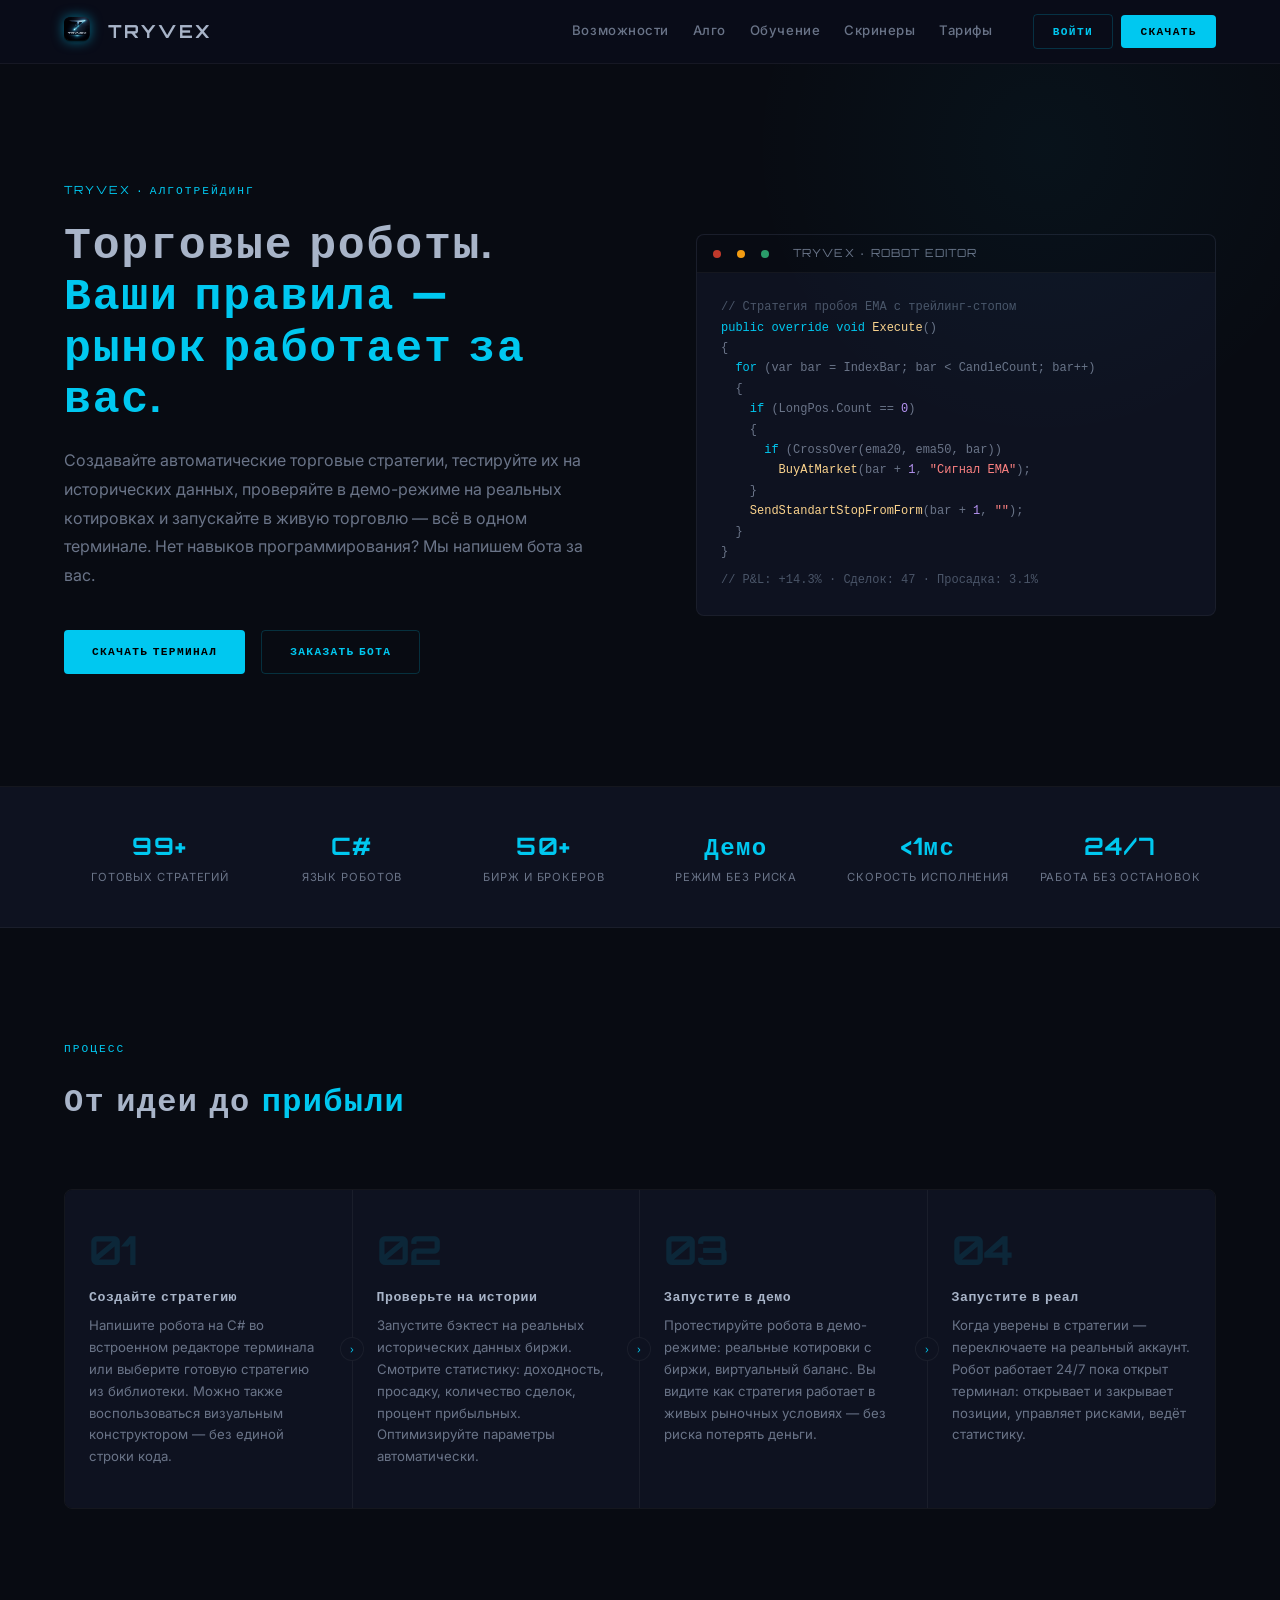
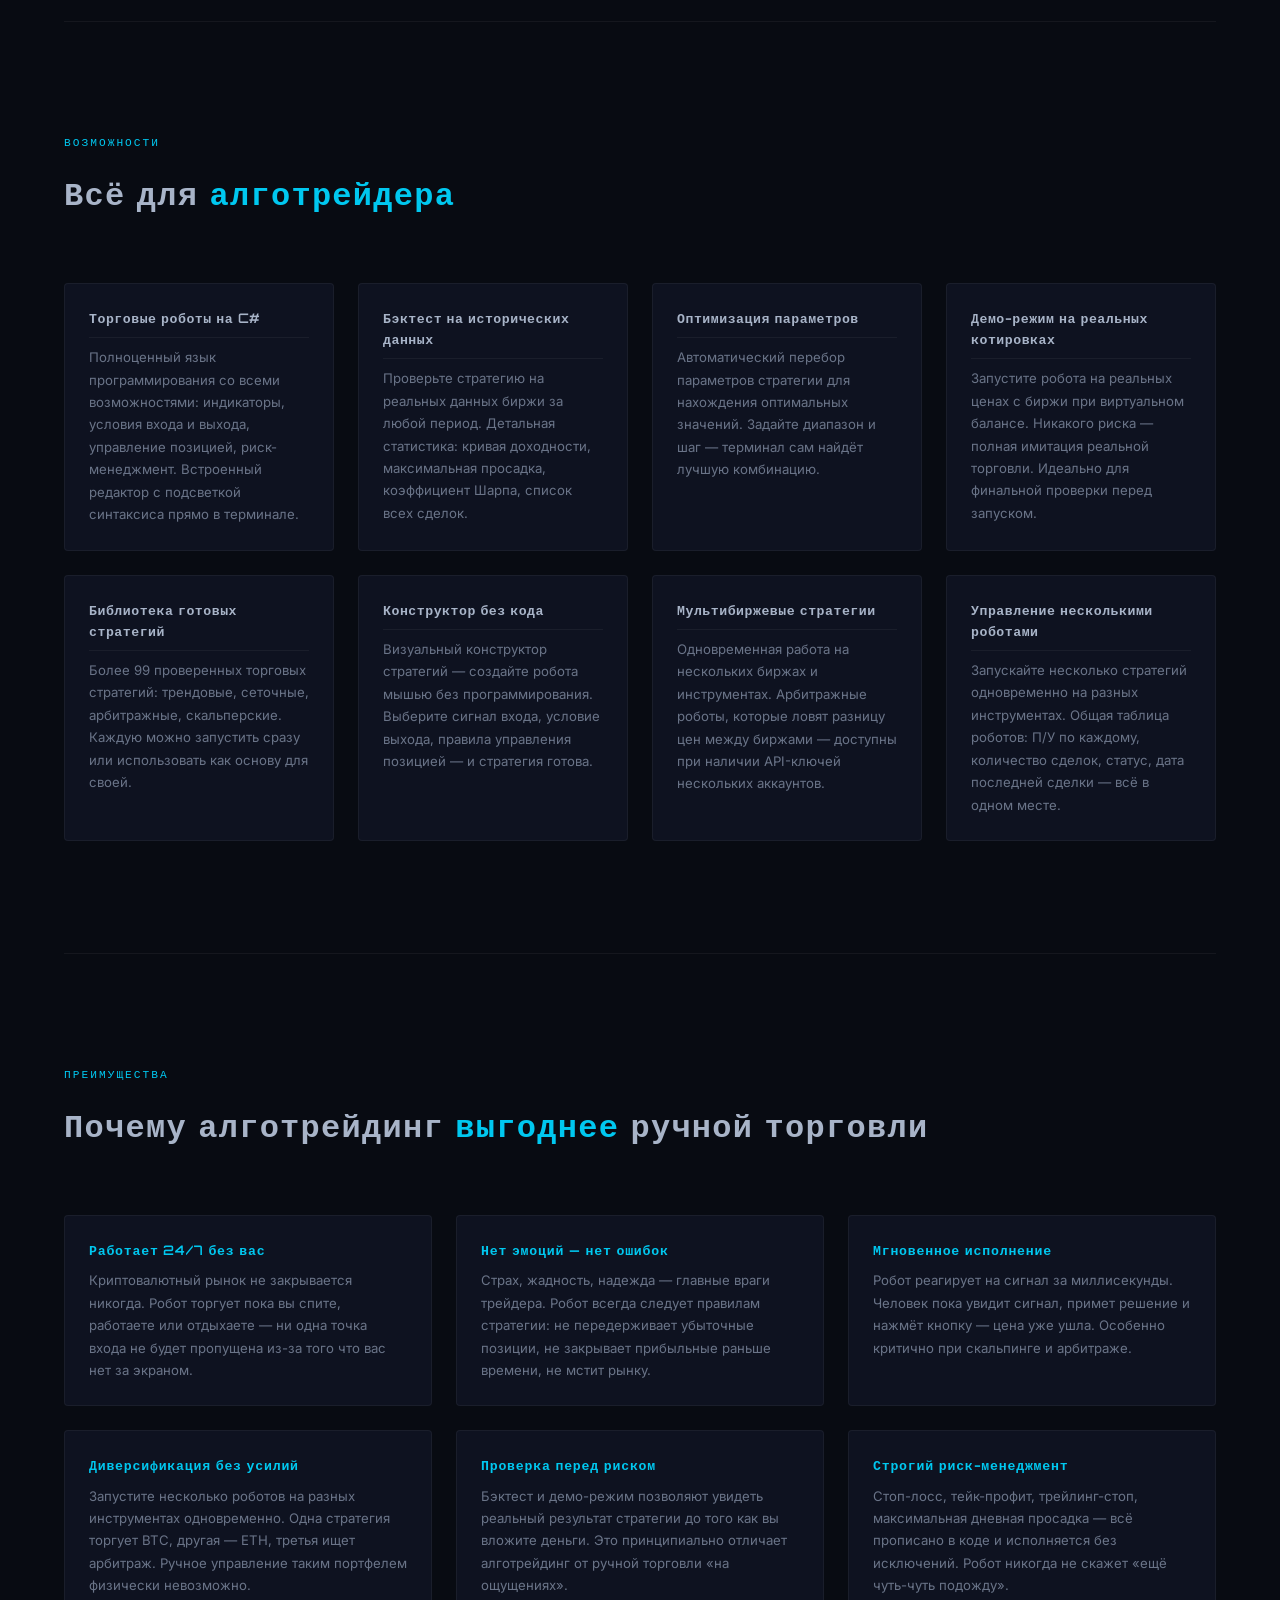
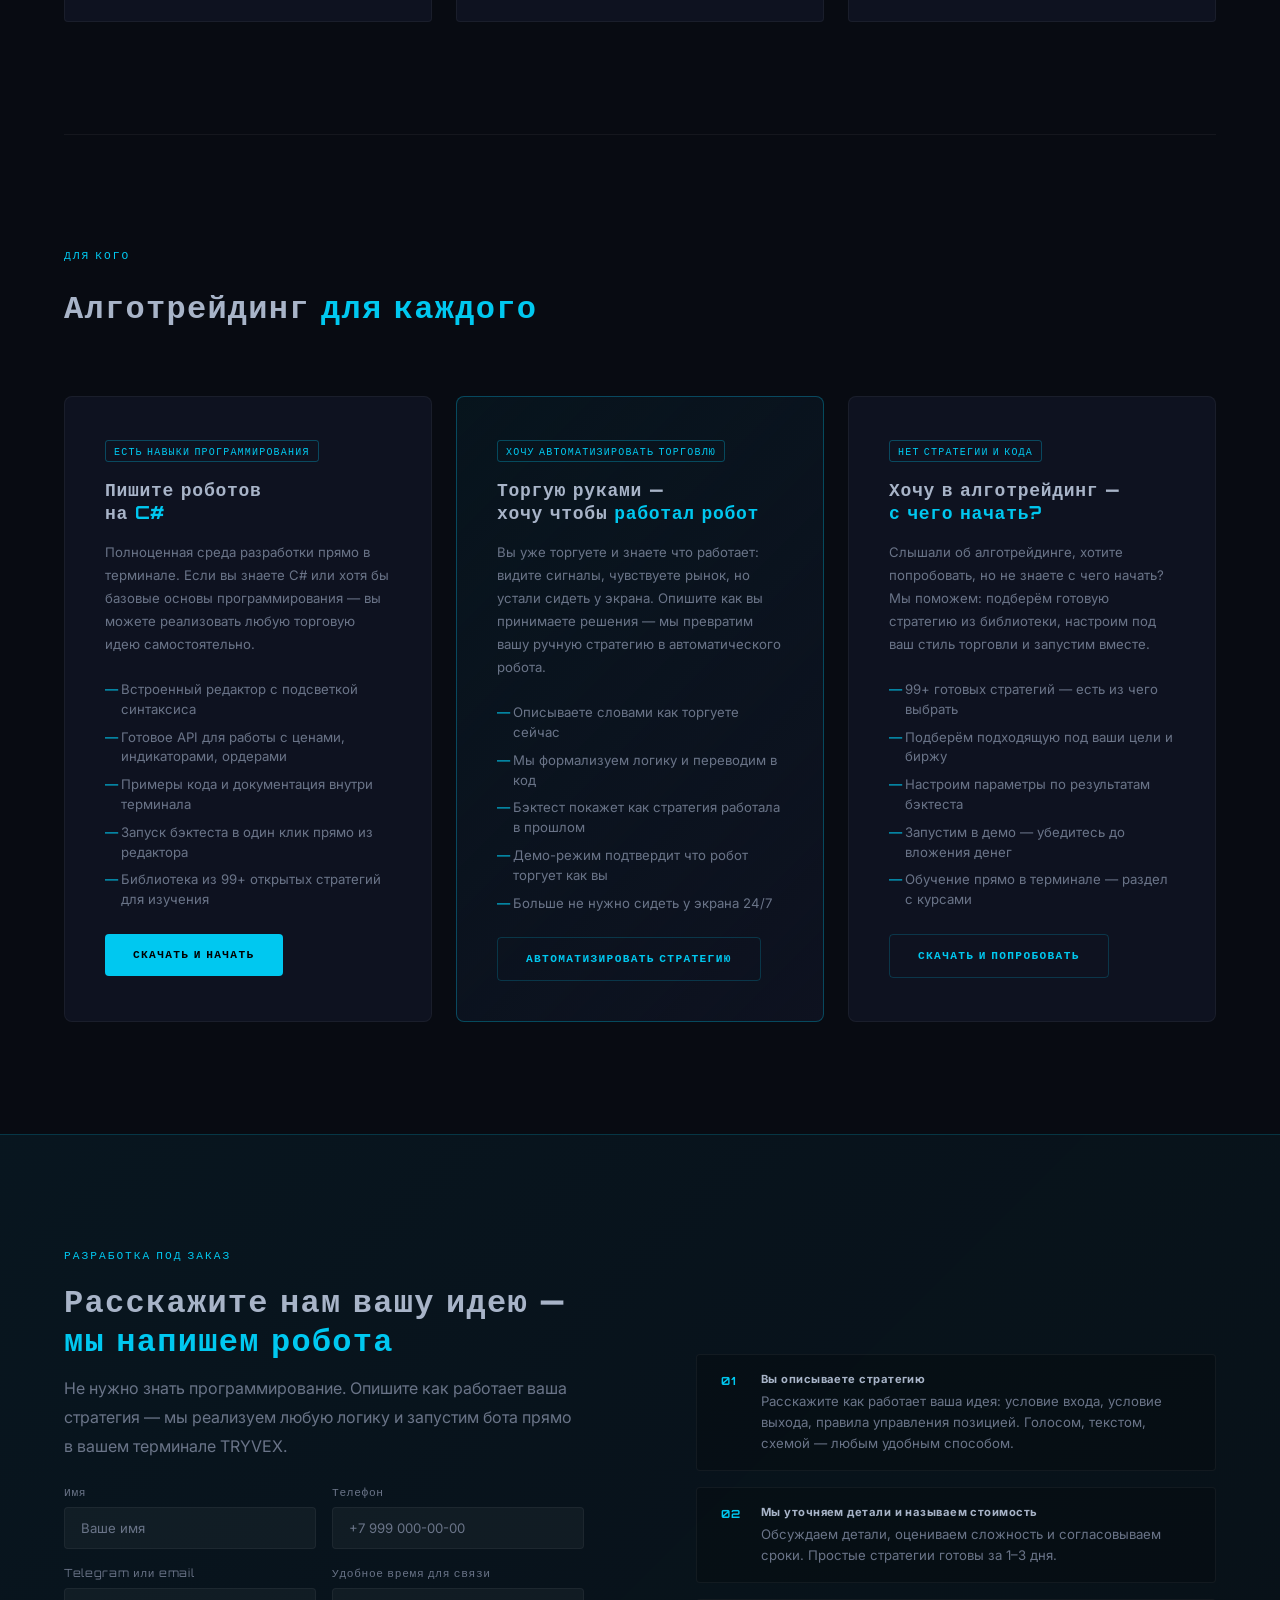
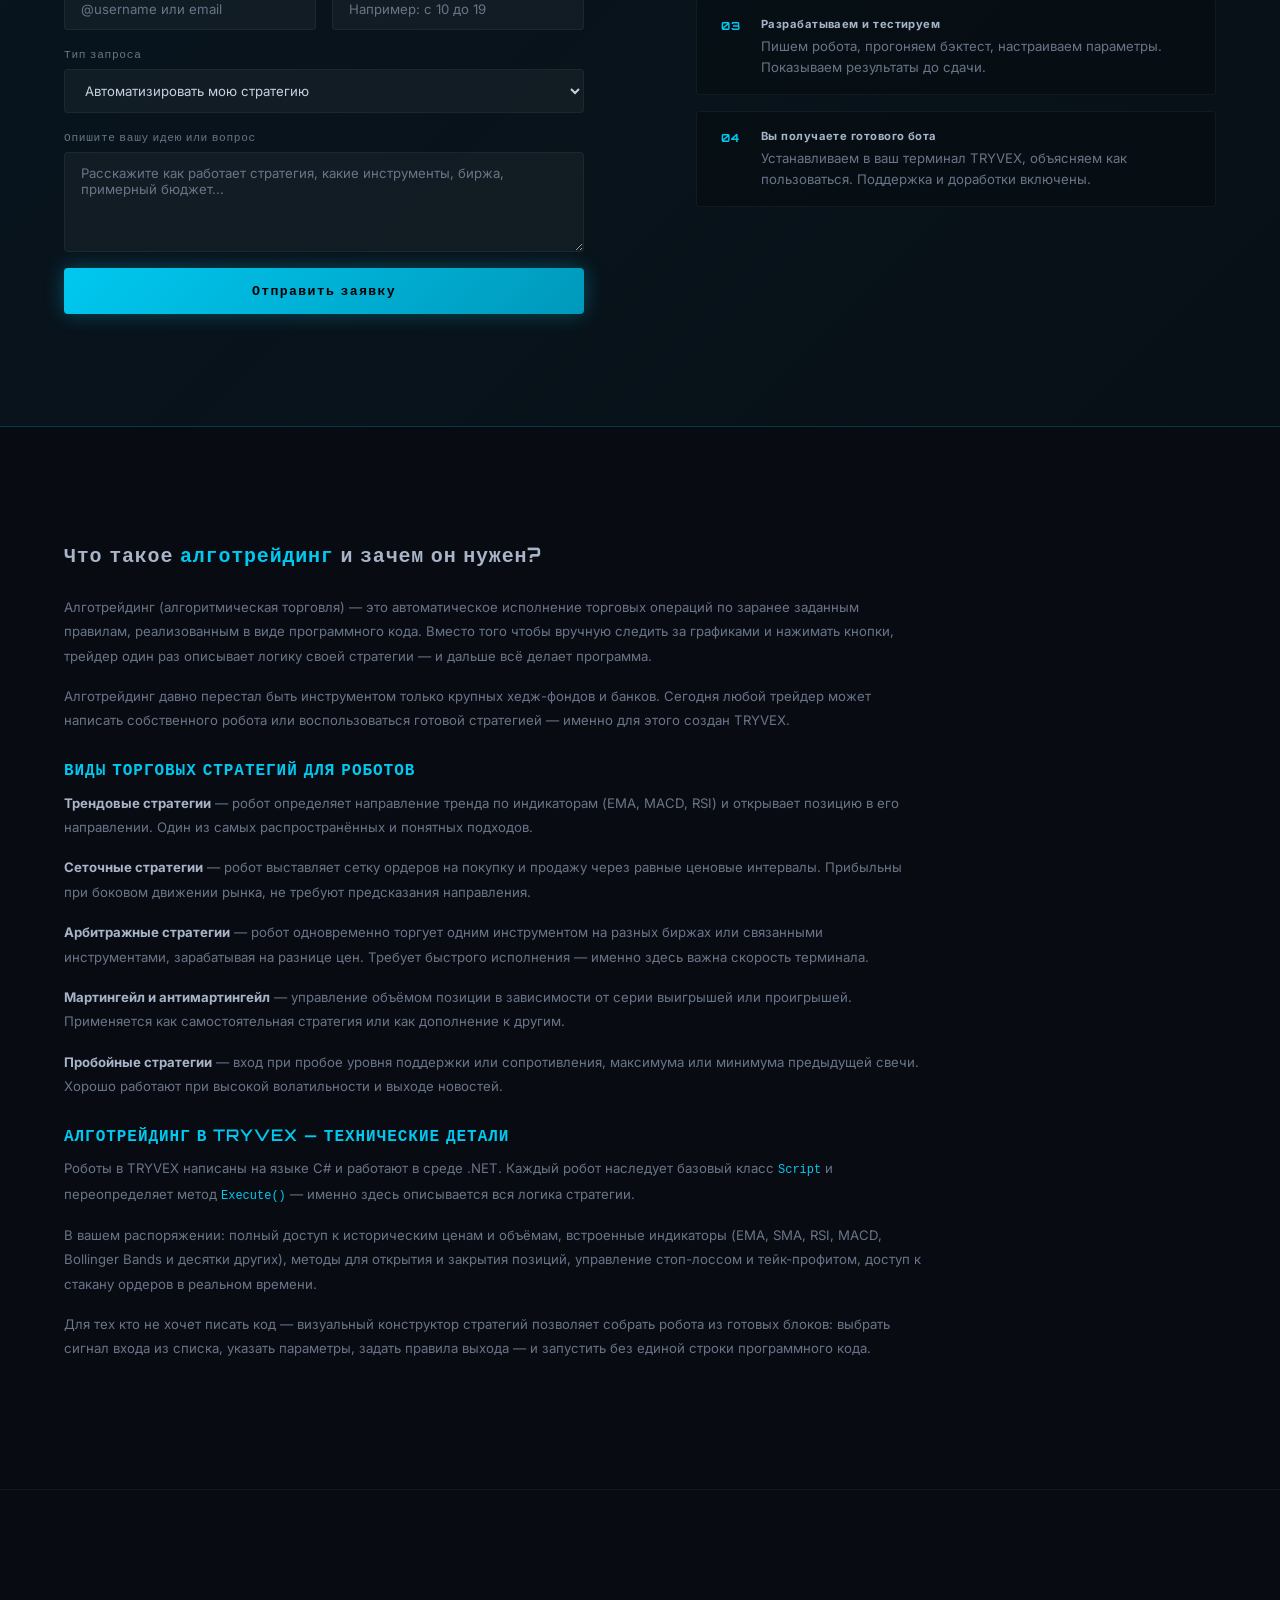
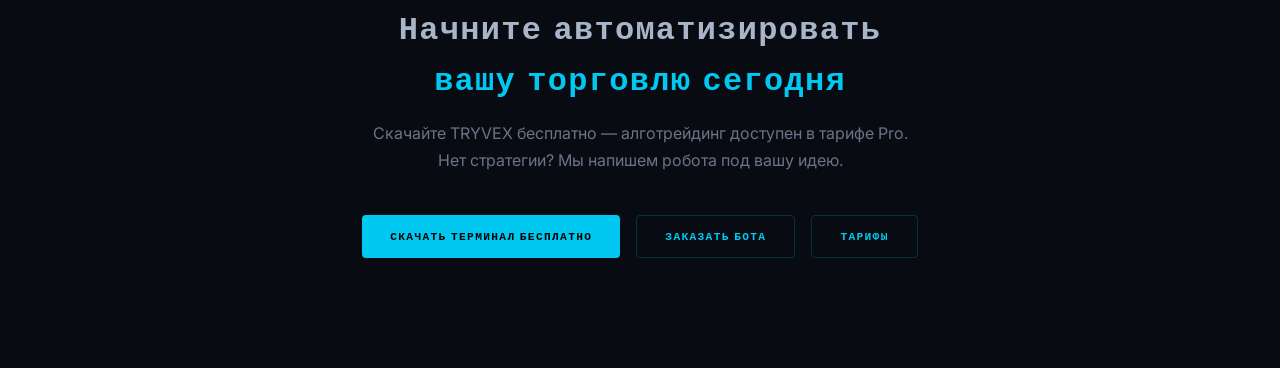
==== commit d8e7c3e0: "Соцсеть: скрыть из навбара и footer, закрыть от индексирования в robots.txt и убрать из sitemap" ====
--- a/app/algo/index.html
+++ b/app/algo/index.html
@@ -1,11 +1,78 @@
-<!DOCTYPE html>
+﻿<!DOCTYPE html>
 <html lang="ru">
 <head>
   <meta charset="UTF-8">
   <meta name="viewport" content="width=device-width, initial-scale=1.0">
-  <title>Алготрейдинг — торговые роботы и автоматические стратегии | TRYVEX</title>
-  <meta name="description" content="Алгоритмическая торговля в терминале TRYVEX: пишите роботов на C#, тестируйте на истории, запускайте в демо и реал. Нет навыков — закажите бота у нас. Реализуем любую торговую идею.">
-  <meta name="keywords" content="алготрейдинг, торговый робот, автоматическая торговля, бэктест, торговый бот криптовалюта, написать торгового робота, заказать торгового бота, алгоритмическая торговля bybit binance">
+  <title>Алготрейдинг криптовалют — торговые роботы, бэктест, автоматическая торговля | TRYVEX</title>
+  <meta name="description" content="Алгоритмическая торговля криптовалютами в терминале TRYVEX. Торговые роботы на C#, бэктест на исторических данных, демо-режим, 99+ готовых стратегий. Нет навыков — закажем бота под вашу идею. Bybit, Binance.">
+  <meta name="keywords" content="алготрейдинг, алготрейдинг криптовалюта, алгоритмическая торговля, алгоритмическая торговля криптовалюта, торговый робот, торговый робот криптовалюта, торговый бот, торговый бот криптовалюта, торговый бот bybit, торговый бот binance, торговый бот okx, автоматическая торговля, автоматическая торговля криптовалюта, автоматизация торговли, автоматизировать торговлю, как автоматизировать торговлю на бирже, написать торгового робота, создать торгового робота, как написать торгового бота, как создать торгового робота, как сделать торгового бота, как написать бота для торговли на бирже, как создать бота который будет торговать за меня, робот который торгует за меня, бот который торгует автоматически, автоматический торговый бот, программа которая торгует на бирже, алгоритм торговли на криптобирже, как заставить программу торговать за меня, торговый бот для новичков, бот для пассивного дохода, бот для торговли без участия, торговля без участия человека, криптобот, crypto bot, торговый скрипт, скрипт для торговли, программа для автоторговли, автоторговля криптовалюта, заказать торгового бота, купить торгового робота, разработка торгового робота, заказать разработку торгового бота, сколько стоит торговый бот, торговый бот на заказ, индивидуальный торговый бот, как заработать на криптовалюте, как заработать на бирже, как зарабатывать на крипте, заработок на криптовалюте, пассивный доход на криптовалюте, пассивный доход криптовалюта, заработок на крипте автоматически, зарабатывать на крипте пока сплю, как зарабатывать на бирже пассивно, торговля фьючерсами криптовалюта, торговля фьючерсами bybit, торговля фьючерсами binance, фьючерсный бот, бот для фьючерсов, автоматическая торговля фьючерсами, торговля с плечом автоматически, торговля опционами автоматически, бот для опционов, маржинальная торговля автоматически, торговый робот для фьючерсов, торговый робот для опционов, заработок на фьючерсах, заработок на деривативах, автоматическая торговля деривативами, стратегия для торговли фьючерсами, стратегия для торговли с плечом, бэктест торговой стратегии, тестирование торговой стратегии, оптимизация торговой стратегии, тест стратегии на исторических данных, как протестировать стратегию, как проверить торговую стратегию, симуляция торговли, торговые стратегии криптовалюта, готовые торговые стратегии, библиотека торговых стратегий, конструктор торговых стратегий, алготрейдинг без программирования, торговый робот без кода, торговый робот без знаний программирования, сеточный бот, grid bot, сеточная торговля автоматически, сетка ордеров бот, арбитражный бот, arbitrage bot, арбитраж автоматически, арбитраж криптовалюта бот, маркет мейкер бот, market maker bot, трейлинг стоп бот, мартингейл бот, lead lag бот, скальпинг бот, бот для скальпинга, автоматический скальпинг, бот на c sharp, алготрейдинг на csharp, торговля 24 7, круглосуточная торговля, торговля без перерыва, демо режим торговли, тест стратегии без денег, торговля на виртуальном счёте, TRYVEX алготрейдинг, трайвекс алго, algo trading, algorithmic trading, trading robot, trading bot, backtest, automated trading, auto trading bot, crypto trading bot, futures trading bot, options trading bot, passive income crypto, earn crypto automatically">
+  <link rel="canonical" href="https://tryvex.online/app/algo/index.html">
+
+  <!-- Open Graph -->
+  <meta property="og:type"        content="website">
+  <meta property="og:title"       content="Алготрейдинг — торговые роботы и автоматическая торговля криптовалютами | TRYVEX">
+  <meta property="og:description" content="Торговые роботы на C#, бэктест, 99+ стратегий, демо-режим. Нет навыков — закажите бота под вашу идею. Bybit, Binance.">
+  <meta property="og:image"       content="https://tryvex.online/assets/images/logo.png">
+  <meta property="og:url"         content="https://tryvex.online/app/algo/index.html">
+  <meta property="og:site_name"   content="TRYVEX">
+
+  <!-- Schema.org -->
+  <script type="application/ld+json">
+  {
+    "@context": "https://schema.org",
+    "@type": "Service",
+    "name": "Алготрейдинг и торговые роботы TRYVEX",
+    "description": "Алгоритмическая торговля криптовалютами. Создавайте торговых роботов на C#, тестируйте на исторических данных, запускайте в демо и реальную торговлю. 99+ готовых стратегий. Разработка роботов под заказ.",
+    "url": "https://tryvex.online/app/algo/index.html",
+    "provider": { "@type": "Organization", "name": "TRYVEX", "url": "https://tryvex.online" },
+    "serviceType": "Алгоритмическая торговля криптовалютами",
+    "areaServed": "RU",
+    "hasOfferCatalog": {
+      "@type": "OfferCatalog",
+      "name": "Услуги алготрейдинга",
+      "itemListElement": [
+        { "@type": "Offer", "itemOffered": { "@type": "Service", "name": "Торговые роботы на C# в терминале TRYVEX" } },
+        { "@type": "Offer", "itemOffered": { "@type": "Service", "name": "Бэктест и оптимизация торговых стратегий" } },
+        { "@type": "Offer", "itemOffered": { "@type": "Service", "name": "Разработка торгового робота под заказ" } },
+        { "@type": "Offer", "itemOffered": { "@type": "Service", "name": "99+ готовых торговых стратегий" } },
+        { "@type": "Offer", "itemOffered": { "@type": "Service", "name": "Визуальный конструктор стратегий без кода" } }
+      ]
+    }
+  }
+  </script>
+  <script type="application/ld+json">
+  {
+    "@context": "https://schema.org",
+    "@type": "BreadcrumbList",
+    "itemListElement": [
+      { "@type": "ListItem", "position": 1, "name": "TRYVEX", "item": "https://tryvex.online/" },
+      { "@type": "ListItem", "position": 2, "name": "Алготрейдинг", "item": "https://tryvex.online/app/algo/index.html" }
+    ]
+  }
+  </script>
+  <script type="application/ld+json">
+  {
+    "@context": "https://schema.org",
+    "@type": "FAQPage",
+    "mainEntity": [
+      {
+        "@type": "Question",
+        "name": "Что такое алготрейдинг?",
+        "acceptedAnswer": { "@type": "Answer", "text": "Алготрейдинг — автоматическое исполнение торговых операций по заранее заданным правилам. Программа торгует 24/7 без вашего участия, строго следуя стратегии." }
+      },
+      {
+        "@type": "Question",
+        "name": "Нужно ли знать программирование для алготрейдинга?",
+        "acceptedAnswer": { "@type": "Answer", "text": "Нет. В TRYVEX есть визуальный конструктор стратегий без кода. Если нужна сложная стратегия — можно заказать разработку робота у команды TRYVEX." }
+      },
+      {
+        "@type": "Question",
+        "name": "Как протестировать торгового робота?",
+        "acceptedAnswer": { "@type": "Answer", "text": "В TRYVEX есть бэктест на исторических данных и демо-режим на реальных котировках с виртуальным балансом — без риска потерять деньги." }
+      }
+    ]
+  }
+  </script>
   <link rel="icon" type="image/png" href="../../assets/icons/favicon.png">
   <link rel="stylesheet" href="../../assets/css/variables.css">
   <link rel="stylesheet" href="../../assets/css/reset.css">
@@ -578,6 +645,13 @@
     }
 
   </style>
+  <!-- Yandex.Metrika counter -->
+  <script type="text/javascript">
+    (function(m,e,t,r,i,k,a){m[i]=m[i]||function(){(m[i].a=m[i].a||[]).push(arguments)};m[i].l=1*new Date();for(var j=0;j<document.scripts.length;j++){if(document.scripts[j].src===r){return;}}k=e.createElement(t),a=e.getElementsByTagName(t)[0],k.async=1,k.src=r,a.parentNode.insertBefore(k,a)})(window,document,'script','https://mc.yandex.ru/metrika/tag.js?id=109677314','ym');
+    ym(109677314,'init',{ssr:true,webvisor:true,clickmap:true,ecommerce:"dataLayer",referrer:document.referrer,url:location.href,accurateTrackBounce:true,trackLinks:true});
+  </script>
+  <noscript><div><img src="https://mc.yandex.ru/watch/109677314" style="position:absolute; left:-9999px;" alt=""/></div></noscript>
+  <!-- /Yandex.Metrika counter -->
 </head>
 <body>
 
@@ -591,7 +665,7 @@
         <a href="../../index.html#features"  class="nav__link">Возможности</a>
         <a href="index.html"                 class="nav__link nav__link--active">Алго</a>
         <a href="../../index.html#education" class="nav__link">Обучение</a>
-        <a href="../social/index.html"       class="nav__link">Соцсеть</a>
+        <!-- Соцсеть временно скрыта -->
         <a href="../screeners/index.html"    class="nav__link">Скринеры</a>
         <a href="../../index.html#pricing"   class="nav__link">Тарифы</a>
       </nav>
